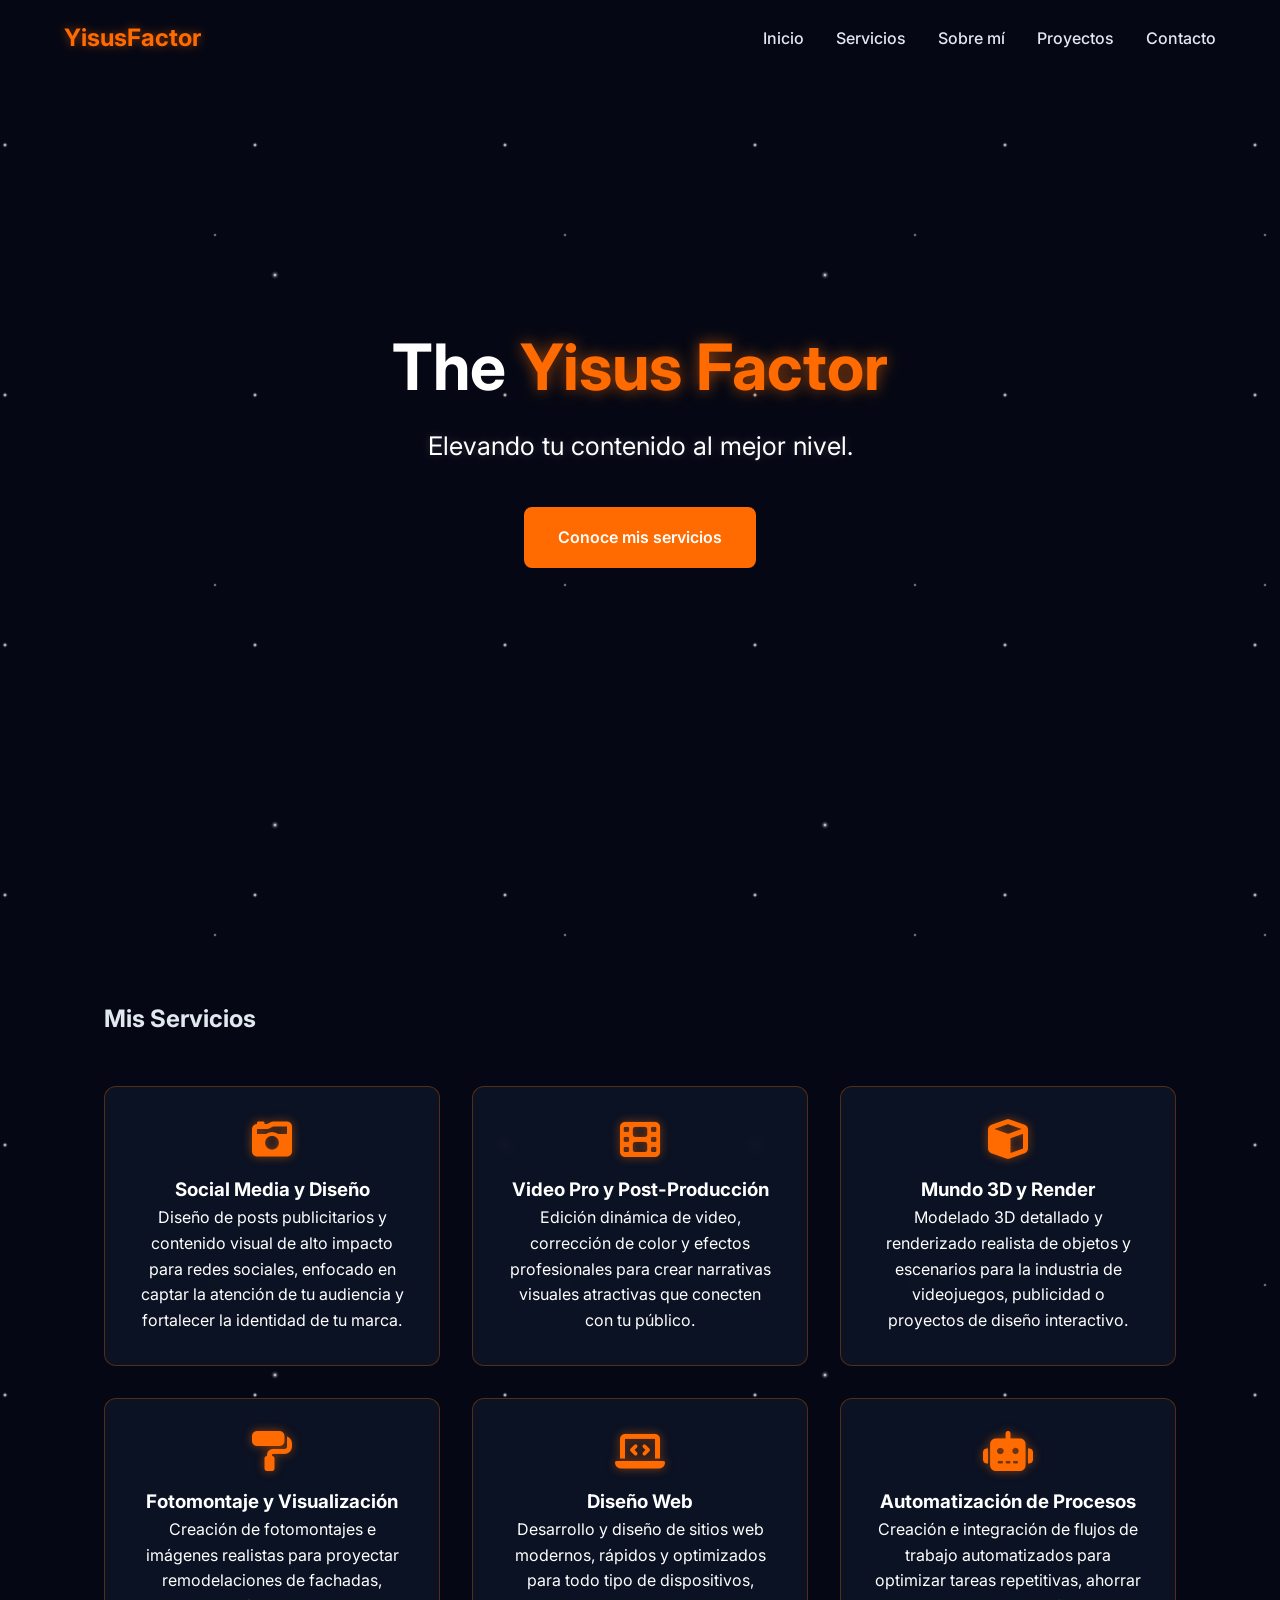
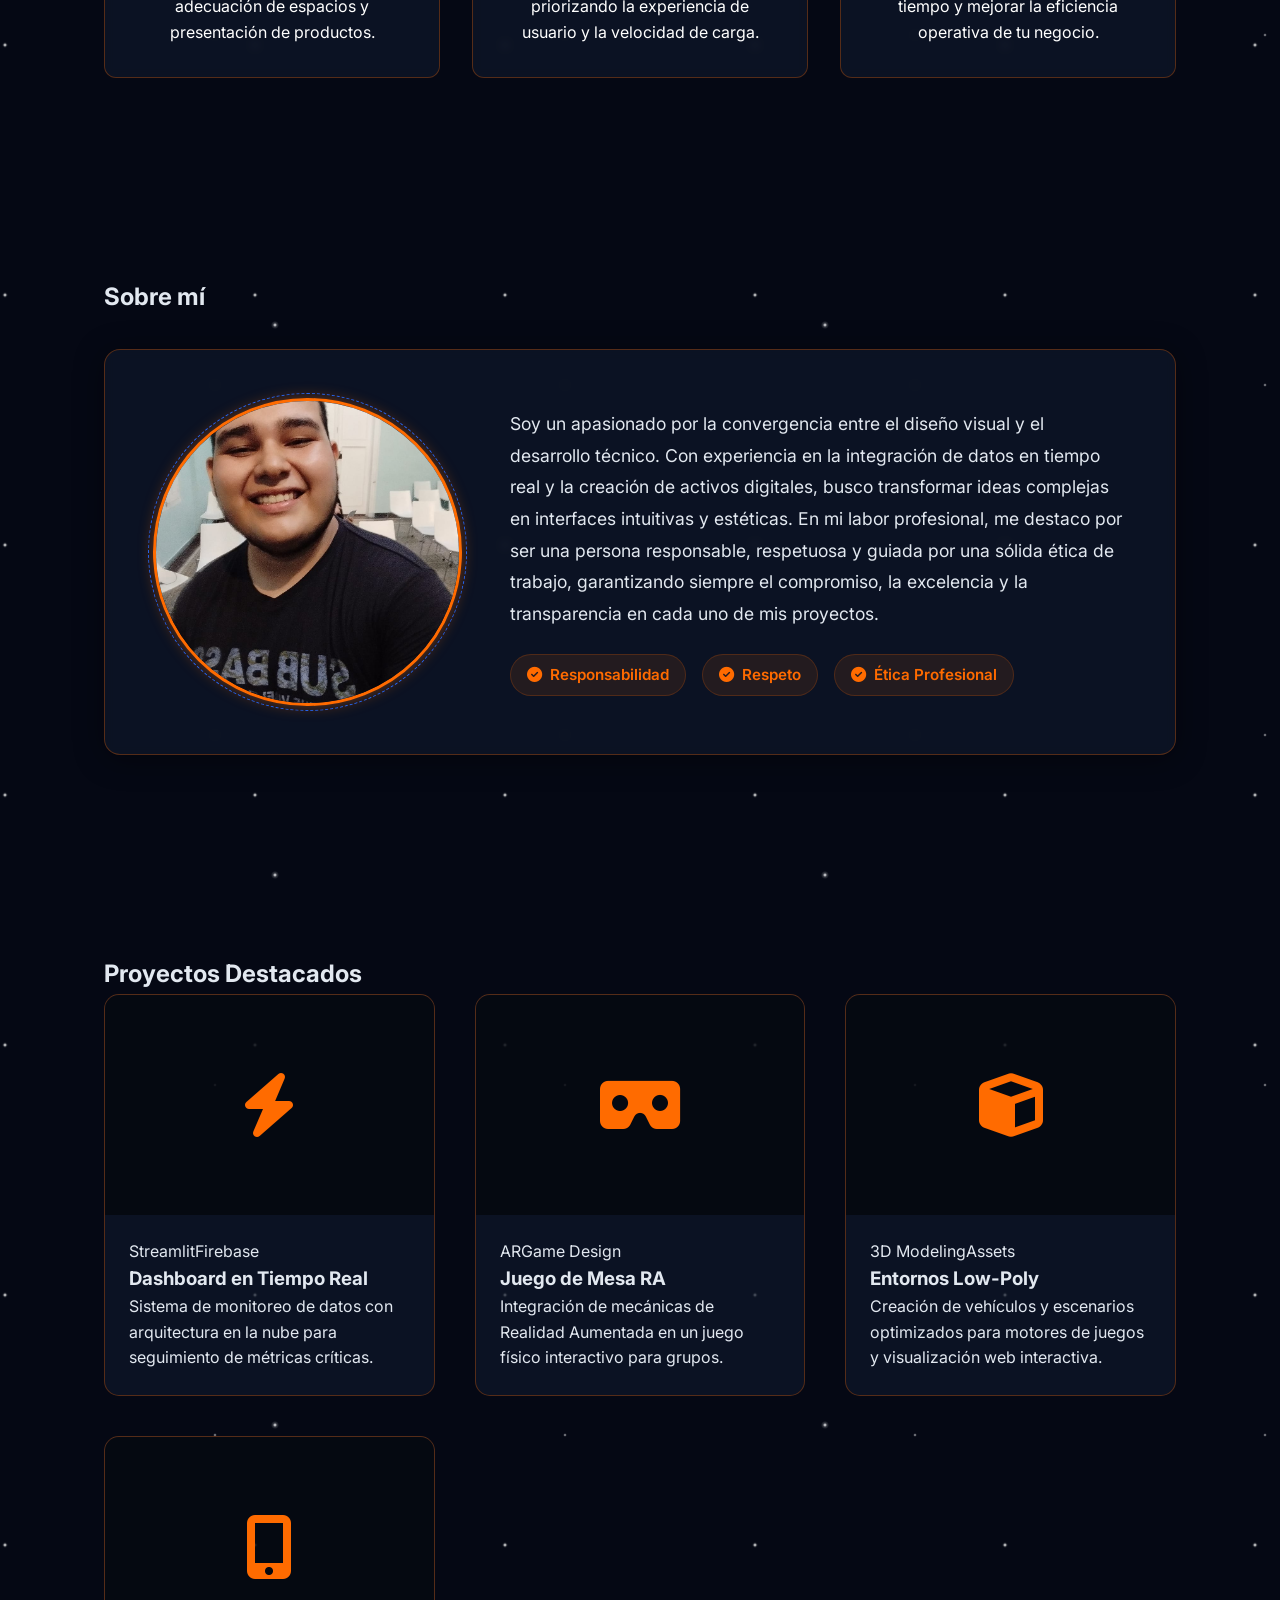
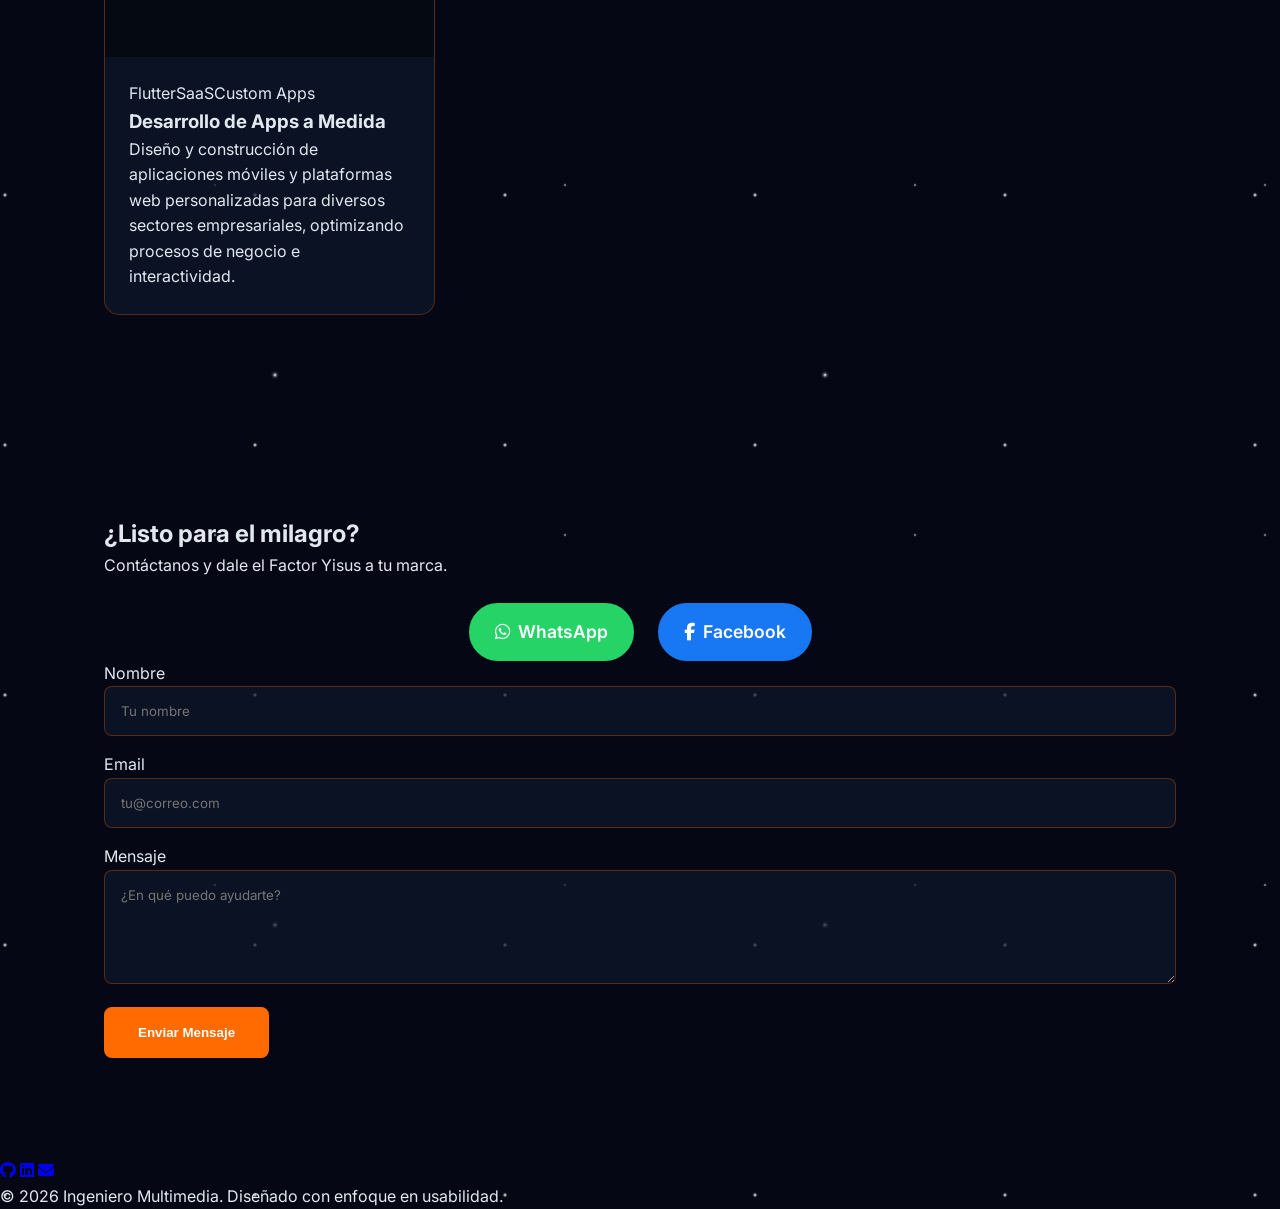
==== index.html @ 6190fec6 "Move index.html to root directory and update relative paths for CSS, images, and JS" ====
<!DOCTYPE html>
<html lang="es">

<head>
    <meta charset="UTF-8">
    <meta name="viewport" content="width=device-width, initial-scale=1.0">
    <meta name="description" content="Portafolio Profesional - Ingeniero Multimedia y Desarrollador Front-End">
    <title>Portafolio Profesional | Multimedia Engineer</title>

    <!-- Fuentes y Recursos Externos -->
    <link rel="preconnect" href="https://fonts.googleapis.com">
    <link rel="preconnect" href="https://fonts.gstatic.com" crossorigin>
    <link href="https://fonts.googleapis.com/css2?family=Inter:wght@300;400;600;700&display=swap" rel="stylesheet">
    <link rel="stylesheet" href="https://cdnjs.cloudflare.com/ajax/libs/font-awesome/6.4.0/css/all.min.css">

    <!-- Vinculación del CSS Externo -->
    <link rel="stylesheet" href="css/styles.css">
</head>

<body>

    <!-- Navegación -->
    <header>
        <a href="#" class="logo">Yisus<span>Factor</span></a>
        <nav>
            <ul class="nav-links">
                <li><a href="#inicio">Inicio</a></li>
                <li><a href="#habilidades">Servicios</a></li>
                <li><a href="#sobre-mi">Sobre mí</a></li>
                <li><a href="#portafolio">Proyectos</a></li>
                <li><a href="#contacto">Contacto</a></li>
            </ul>
        </nav>
    </header>

    <!-- Sección Hero -->
    <section id="inicio" class="hero">
        <div class="hero-content">
            <h1>The <span>Yisus Factor</span></h1>
            <p>Elevando tu contenido al mejor nivel.</p>
            <a href="#habilidades" class="btn">Conoce mis servicios</a>
        </div>
    </section>

    <!-- Servicios -->
    <section id="habilidades" class="reveal">
        <div class="section-title">
            <h2>Mis Servicios</h2>
        </div>
        <div class="skills-grid">
            <div class="skill-card">
                <i class="fas fa-camera-retro"></i>
                <h3>Social Media y Diseño</h3>
                <p>Diseño de posts publicitarios y contenido visual de alto impacto para redes sociales, enfocado en
                    captar la atención de tu audiencia y fortalecer la identidad de tu marca.</p>
            </div>
            <div class="skill-card">
                <i class="fas fa-film"></i>
                <h3>Video Pro y Post-Producción</h3>
                <p>Edición dinámica de video, corrección de color y efectos profesionales para crear narrativas visuales
                    atractivas que conecten con tu público.</p>
            </div>
            <div class="skill-card">
                <i class="fas fa-cube"></i>
                <h3>Mundo 3D y Render</h3>
                <p>Modelado 3D detallado y renderizado realista de objetos y escenarios para la industria de
                    videojuegos, publicidad o proyectos de diseño interactivo.</p>
            </div>
            <div class="skill-card">
                <i class="fas fa-paint-roller"></i>
                <h3>Fotomontaje y Visualización</h3>
                <p>Creación de fotomontajes e imágenes realistas para proyectar remodelaciones de fachadas, adecuación
                    de espacios y presentación de productos.</p>
            </div>
            <div class="skill-card">
                <i class="fas fa-laptop-code"></i>
                <h3>Diseño Web</h3>
                <p>Desarrollo y diseño de sitios web modernos, rápidos y optimizados para todo tipo de dispositivos,
                    priorizando la experiencia de usuario y la velocidad de carga.</p>
            </div>
            <div class="skill-card">
                <i class="fas fa-robot"></i>
                <h3>Automatización de Procesos</h3>
                <p>Creación e integración de flujos de trabajo automatizados para optimizar tareas repetitivas, ahorrar
                    tiempo y mejorar la eficiencia operativa de tu negocio.</p>
            </div>
        </div>
    </section>

    <!-- Sobre Mí -->
    <section id="sobre-mi" class="reveal">
        <div class="section-title">
            <h2>Sobre mí</h2>
        </div>
        <div class="sobre-mi-container">
            <div class="sobre-mi-img">
                <img src="imagenes/perfil.jpg" alt="Foto de perfil de Yisus"
                    onerror="this.src='https://placehold.co/400x400/0f172a/ff6b00?text=Yisus';">
            </div>
            <div class="sobre-mi-info">
                <p>Soy un apasionado por la convergencia entre el diseño visual y el desarrollo técnico. Con experiencia
                    en
                    la integración de datos en tiempo real y la creación de activos digitales, busco transformar ideas
                    complejas en interfaces intuitivas y estéticas. En mi labor profesional, me destaco por ser una
                    persona
                    responsable, respetuosa y guiada por una sólida ética de trabajo, garantizando siempre el
                    compromiso, la
                    excelencia y la transparencia en cada uno de mis proyectos.</p>
                <div class="sobre-mi-valores">
                    <span class="valor-tag"><i class="fas fa-check-circle"></i> Responsabilidad</span>
                    <span class="valor-tag"><i class="fas fa-check-circle"></i> Respeto</span>
                    <span class="valor-tag"><i class="fas fa-check-circle"></i> Ética Profesional</span>
                </div>
            </div>
        </div>
    </section>

    <!-- Proyectos -->
    <section id="portafolio" class="reveal">
        <div class="section-title">
            <h2>Proyectos Destacados</h2>
        </div>
        <div class="portfolio-grid">
            <article class="project-card">
                <div class="project-img"><i class="fas fa-bolt"></i></div>
                <div class="project-content">
                    <span class="tag">Streamlit</span><span class="tag">Firebase</span>
                    <h3>Dashboard en Tiempo Real</h3>
                    <p>Sistema de monitoreo de datos con arquitectura en la nube para seguimiento de métricas críticas.
                    </p>
                </div>
            </article>

            <article class="project-card">
                <div class="project-img"><i class="fas fa-vr-cardboard"></i></div>
                <div class="project-content">
                    <span class="tag">AR</span><span class="tag">Game Design</span>
                    <h3>Juego de Mesa RA</h3>
                    <p>Integración de mecánicas de Realidad Aumentada en un juego físico interactivo para grupos.</p>
                </div>
            </article>

            <article class="project-card">
                <div class="project-img"><i class="fas fa-cube"></i></div>
                <div class="project-content">
                    <span class="tag">3D Modeling</span><span class="tag">Assets</span>
                    <h3>Entornos Low-Poly</h3>
                    <p>Creación de vehículos y escenarios optimizados para motores de juegos y visualización web
                        interactiva.</p>
                </div>
            </article>

            <article class="project-card">
                <div class="project-img"><i class="fas fa-mobile-screen-button"></i></div>
                <div class="project-content">
                    <span class="tag">Flutter</span><span class="tag">SaaS</span><span class="tag">Custom Apps</span>
                    <h3>Desarrollo de Apps a Medida</h3>
                    <p>Diseño y construcción de aplicaciones móviles y plataformas web personalizadas para diversos
                        sectores empresariales, optimizando procesos de negocio e interactividad.</p>
                </div>
            </article>
        </div>
    </section>

    <!-- Contacto -->
    <section id="contacto" class="reveal">
        <div class="section-title">
            <h2>¿Listo para el milagro?</h2>
            <p>Contáctanos y dale el Factor Yisus a tu marca.</p>
            <div class="contact-buttons">
                <a href="https://wa.me/573028333402" class="whatsapp-btn" target="_blank" rel="noopener noreferrer">
                    <i class="fab fa-whatsapp"></i> WhatsApp
                </a>
                <a href="https://www.facebook.com/profile.php?id=61589873860129" class="facebook-btn" target="_blank"
                    rel="noopener noreferrer">
                    <i class="fab fa-facebook-f"></i> Facebook
                </a>
            </div>
        </div>
        <div class="contact-container">
            <form id="contact-form">
                <div class="form-group">
                    <label for="name">Nombre</label>
                    <input type="text" id="name" name="name" placeholder="Tu nombre" required>
                </div>
                <div class="form-group">
                    <label for="email">Email</label>
                    <input type="email" id="email" name="email" placeholder="tu@correo.com" required>
                </div>
                <div class="form-group">
                    <label for="message">Mensaje</label>
                    <textarea id="message" name="message" rows="5" placeholder="¿En qué puedo ayudarte?"
                        required></textarea>
                </div>
                <button type="submit" class="btn">Enviar Mensaje</button>
            </form>
        </div>
    </section>

    <!-- Footer -->
    <footer>
        <div class="social-links">
            <a href="#" aria-label="GitHub"><i class="fab fa-github"></i></a>
            <a href="#" aria-label="LinkedIn"><i class="fab fa-linkedin"></i></a>
            <a href="#" aria-label="Email"><i class="fas fa-envelope"></i></a>
        </div>
        <p>&copy; 2026 Ingeniero Multimedia. Diseñado con enfoque en usabilidad.</p>
    </footer>

    <!-- Vinculación del JavaScript Externo -->
    <script src="java/script.js"></script>
</body>

</html>
---- css/styles.css ----
/* --- Variables y Reset --- */
:root {
    --primary: #ff6b00;
    /* Naranja Principal / Resplandor */
    --accent: #2563eb;
    /* Azul de Acento */
    --bg-dark: #050814;
    /* Fondo Espacial */
    --text-light: #e2e8f0;
    /* Texto Claro */
    --card-bg: rgba(15, 23, 42, 0.7);
    /* Fondo de tarjetas */
    --card-border: rgba(255, 107, 0, 0.3);
    --shadow-glow: 0 0 15px rgba(255, 107, 0, 0.4);
    --transition: all 0.3s cubic-bezier(0.4, 0, 0.2, 1);
}

* {
    margin: 0;
    padding: 0;
    box-sizing: border-box;
}

body {
    font-family: 'Inter', sans-serif;
    background-color: var(--bg-dark);
    background-image:
        radial-gradient(white, rgba(255, 255, 255, .2) 2px, transparent 4px),
        radial-gradient(white, rgba(255, 255, 255, .15) 1px, transparent 2px),
        radial-gradient(white, rgba(255, 255, 255, .1) 2px, transparent 3px);
    background-size: 550px 550px, 350px 350px, 250px 250px;
    background-position: 0 0, 40px 60px, 130px 270px;
    color: var(--text-light);
    line-height: 1.6;
    overflow-x: hidden;
}

/* --- Navegación --- */
header {
    position: fixed;
    width: 100%;
    top: 0;
    padding: 1.2rem 5%;
    display: flex;
    justify-content: space-between;
    align-items: center;
    z-index: 1000;
    transition: var(--transition);
}

header.scrolled {
    background: rgba(5, 8, 20, 0.9);
    backdrop-filter: blur(10px);
    padding: 0.8rem 5%;
    border-bottom: 1px solid rgba(255, 255, 255, 0.1);
}

.logo {
    font-size: 1.5rem;
    font-weight: 700;
    color: var(--primary);
    text-decoration: none;
    text-shadow: 0 0 10px rgba(255, 107, 0, 0.5);
}

.nav-links {
    display: flex;
    list-style: none;
    gap: 2rem;
}

.nav-links a {
    text-decoration: none;
    color: var(--text-light);
    font-weight: 500;
    transition: var(--transition);
}

.nav-links a:hover {
    color: var(--primary);
    text-shadow: 0 0 8px rgba(255, 107, 0, 0.6);
}

/* --- Secciones --- */
section {
    padding: 100px 5%;
    max-width: 1200px;
    margin: 0 auto;
}

.hero {
    height: 100vh;
    display: flex;
    align-items: center;
    justify-content: center;
    text-align: center;
    max-width: 100%;
}

.hero h1 {
    font-size: clamp(2.5rem, 8vw, 4rem);
    margin-bottom: 1.5rem;
    line-height: 1.1;
    color: #ffffff;
}

.hero span {
    color: var(--primary);
    text-shadow: 0 0 15px rgba(255, 107, 0, 0.6);
}

.hero p {
    font-size: clamp(1.2rem, 4vw, 1.6rem);
    margin-bottom: 2.5rem;
    color: #ffffff;
    text-shadow: 0 0 10px rgba(255, 255, 255, 0.2);
    max-width: 700px;
    margin-left: auto;
    margin-right: auto;
}

/* --- Habilidades (Grid) --- */
.skills-grid {
    display: grid;
    grid-template-columns: repeat(auto-fit, minmax(250px, 1fr));
    gap: 2rem;
    margin-top: 3rem;
}

.skill-card {
    background: var(--card-bg);
    backdrop-filter: blur(5px);
    padding: 2rem;
    border-radius: 12px;
    border: 1px solid var(--card-border);
    transition: var(--transition);
    text-align: center;
    color: #ffffff;
}

.skill-card:hover {
    transform: translateY(-10px);
    border-color: var(--primary);
    box-shadow: var(--shadow-glow);
}

.skill-card i {
    font-size: 2.5rem;
    color: var(--primary);
    margin-bottom: 1rem;
    text-shadow: 0 0 10px rgba(255, 107, 0, 0.5);
}

/* --- Portafolio --- */
.portfolio-grid {
    display: grid;
    grid-template-columns: repeat(auto-fit, minmax(320px, 1fr));
    gap: 2.5rem;
}

.project-card {
    background: var(--card-bg);
    border-radius: 15px;
    overflow: hidden;
    border: 1px solid var(--card-border);
    transition: var(--transition);
}

.project-card:hover {
    box-shadow: var(--shadow-glow);
}

.project-img {
    width: 100%;
    height: 220px;
    background-color: rgba(0, 0, 0, 0.5);
    display: flex;
    align-items: center;
    justify-content: center;
    font-size: 4rem;
    color: var(--primary);
}

.project-content {
    padding: 1.5rem;
    color: var(--text-light);
}

/* --- Formulario y Botones --- */
input,
textarea {
    width: 100%;
    padding: 1rem;
    background: rgba(15, 23, 42, 0.7);
    border: 1px solid var(--card-border);
    border-radius: 8px;
    color: var(--text-light);
    margin-bottom: 1rem;
    font-family: inherit;
    transition: var(--transition);
}

input:focus,
textarea:focus {
    outline: none;
    border-color: var(--primary);
    box-shadow: 0 0 10px rgba(255, 107, 0, 0.3);
}

.btn {
    display: inline-block;
    padding: 1rem 2rem;
    background: var(--primary);
    color: #ffffff;
    text-decoration: none;
    border-radius: 8px;
    font-weight: 600;
    transition: var(--transition);
    border: 2px solid var(--primary);
    cursor: pointer;
}

.btn:hover {
    background: transparent;
    color: var(--primary);
    box-shadow: var(--shadow-glow);
}
.contact-buttons {
    display: flex;
    justify-content: center;
    align-items: center;
    gap: 1.5rem;
    flex-wrap: wrap;
    margin-top: 1.5rem;
}

.whatsapp-btn {
    display: inline-flex;
    align-items: center;
    gap: 0.5rem;
    padding: 0.8rem 1.5rem;
    background: #25D366;
    color: #ffffff;
    text-decoration: none;
    border-radius: 50px;
    font-weight: 600;
    font-size: 1.1rem;
    border: 2px solid #25D366;
    transition: var(--transition);
}

.whatsapp-btn:hover {
    background: transparent;
    color: #25D366;
    box-shadow: 0 0 15px rgba(37, 211, 102, 0.4);
}

.facebook-btn {
    display: inline-flex;
    align-items: center;
    gap: 0.5rem;
    padding: 0.8rem 1.5rem;
    background: #1877F2;
    color: #ffffff;
    text-decoration: none;
    border-radius: 50px;
    font-weight: 600;
    font-size: 1.1rem;
    border: 2px solid #1877F2;
    transition: var(--transition);
}

.facebook-btn:hover {
    background: transparent;
    color: #1877F2;
    box-shadow: 0 0 15px rgba(24, 119, 242, 0.4);
}

/* --- Animaciones de Entrada --- */
.reveal {
    opacity: 0;
    transform: translateY(30px);
    transition: all 0.8s ease-out;
}

.reveal.active {
    opacity: 1;
    transform: translateY(0);
}

/* --- Responsive --- */
@media (max-width: 768px) {
    .nav-links {
        display: none;
    }

    /* Aquí se activaría un menú hamburguesa */
    section {
        padding: 60px 5%;
    }
}

/* --- Efecto de Partículas en el Cursor --- */
.cursor-particle {
    position: fixed;
    pointer-events: none;
    /* No interfiere con clics */
    border-radius: 50%;
    z-index: 9999;
    animation: particleFade 0.8s cubic-bezier(0.25, 0.46, 0.45, 0.94) forwards;
}

@keyframes particleFade {
    0% {
        opacity: 1;
        transform: translate(0, 0) scale(1);
    }

    100% {
        opacity: 0;
        transform: translate(var(--x), var(--y)) scale(0.2);
    }
}

/* --- Sobre Mí (Nueva Distribución) --- */
.sobre-mi-container {
    display: flex;
    align-items: center;
    gap: 3rem;
    margin-top: 2rem;
    background: var(--card-bg);
    backdrop-filter: blur(5px);
    border: 1px solid var(--card-border);
    border-radius: 16px;
    padding: 3rem;
    box-shadow: 0 4px 30px rgba(0, 0, 0, 0.4);
}

.sobre-mi-img {
    flex: 1;
    max-width: 320px;
    position: relative;
}

.sobre-mi-img img {
    display: block;
    width: 100%;
    aspect-ratio: 1 / 1;
    object-fit: cover;
    border-radius: 50%;
    border: 3px solid var(--primary);
    box-shadow: var(--shadow-glow);
    transition: var(--transition);
}

.sobre-mi-img::after {
    content: '';
    position: absolute;
    top: -5px;
    left: -5px;
    right: -5px;
    bottom: -5px;
    border-radius: 50%;
    border: 1px dashed var(--accent);
    animation: rotate 20s linear infinite;
    pointer-events: none;
}

@keyframes rotate {
    from { transform: rotate(0deg); }
    to { transform: rotate(360deg); }
}

.sobre-mi-img img:hover {
    transform: scale(1.03);
    box-shadow: 0 0 25px rgba(255, 107, 0, 0.6);
}

.sobre-mi-info {
    flex: 2;
    display: flex;
    flex-direction: column;
    gap: 1.5rem;
}

.sobre-mi-info p {
    font-size: 1.1rem;
    line-height: 1.8;
    color: var(--text-light);
}

.sobre-mi-valores {
    display: flex;
    flex-wrap: wrap;
    gap: 1rem;
}

.valor-tag {
    display: inline-flex;
    align-items: center;
    gap: 0.5rem;
    background: rgba(255, 107, 0, 0.1);
    border: 1px solid rgba(255, 107, 0, 0.2);
    padding: 0.5rem 1rem;
    border-radius: 50px;
    font-size: 0.95rem;
    font-weight: 600;
    color: var(--primary);
    transition: var(--transition);
}

.valor-tag i {
    color: var(--primary);
}

.valor-tag:hover {
    background: rgba(255, 107, 0, 0.2);
    border-color: var(--primary);
    box-shadow: 0 0 10px rgba(255, 107, 0, 0.3);
}

/* Responsivo para Sobre Mí */
@media (max-width: 900px) {
    .sobre-mi-container {
        flex-direction: column;
        text-align: center;
        padding: 2rem;
        gap: 2rem;
    }
    
    .sobre-mi-img {
        max-width: 240px;
        margin: 0 auto;
    }
    
    .sobre-mi-valores {
        justify-content: center;
    }
}
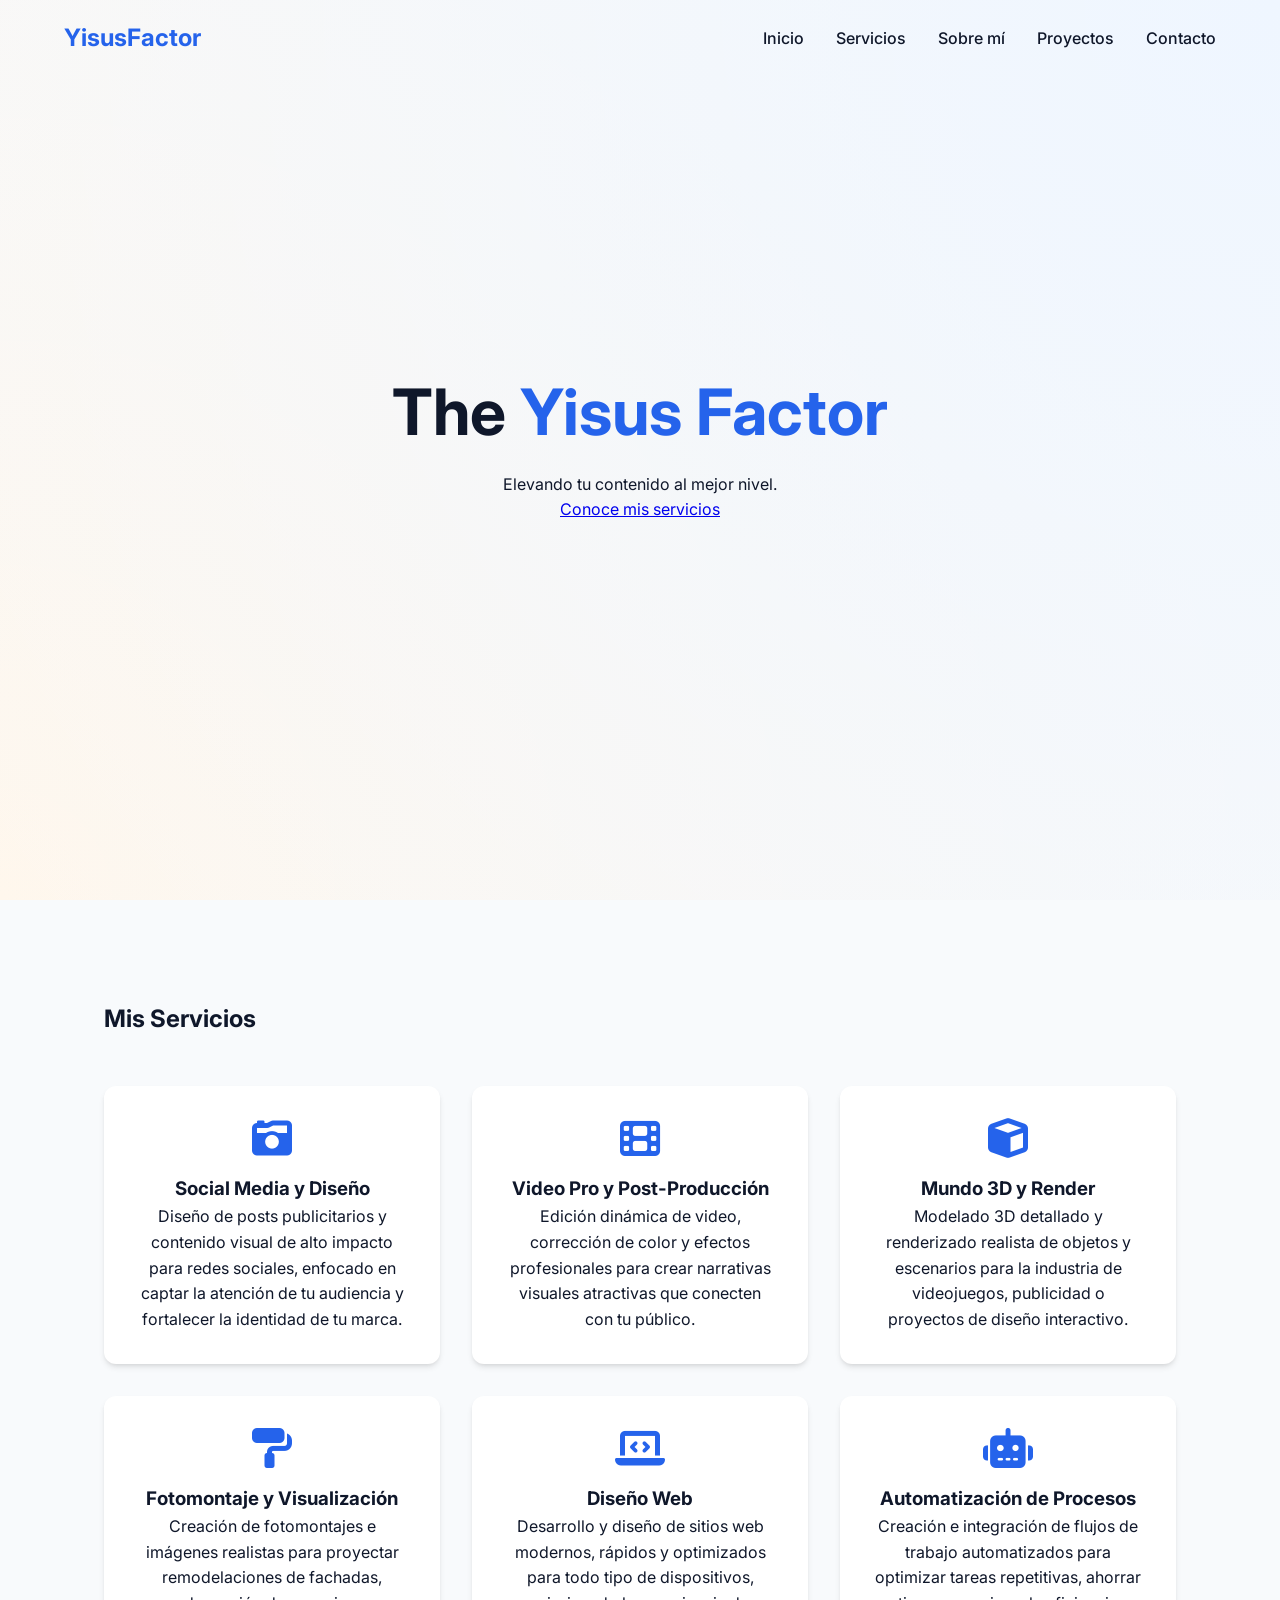
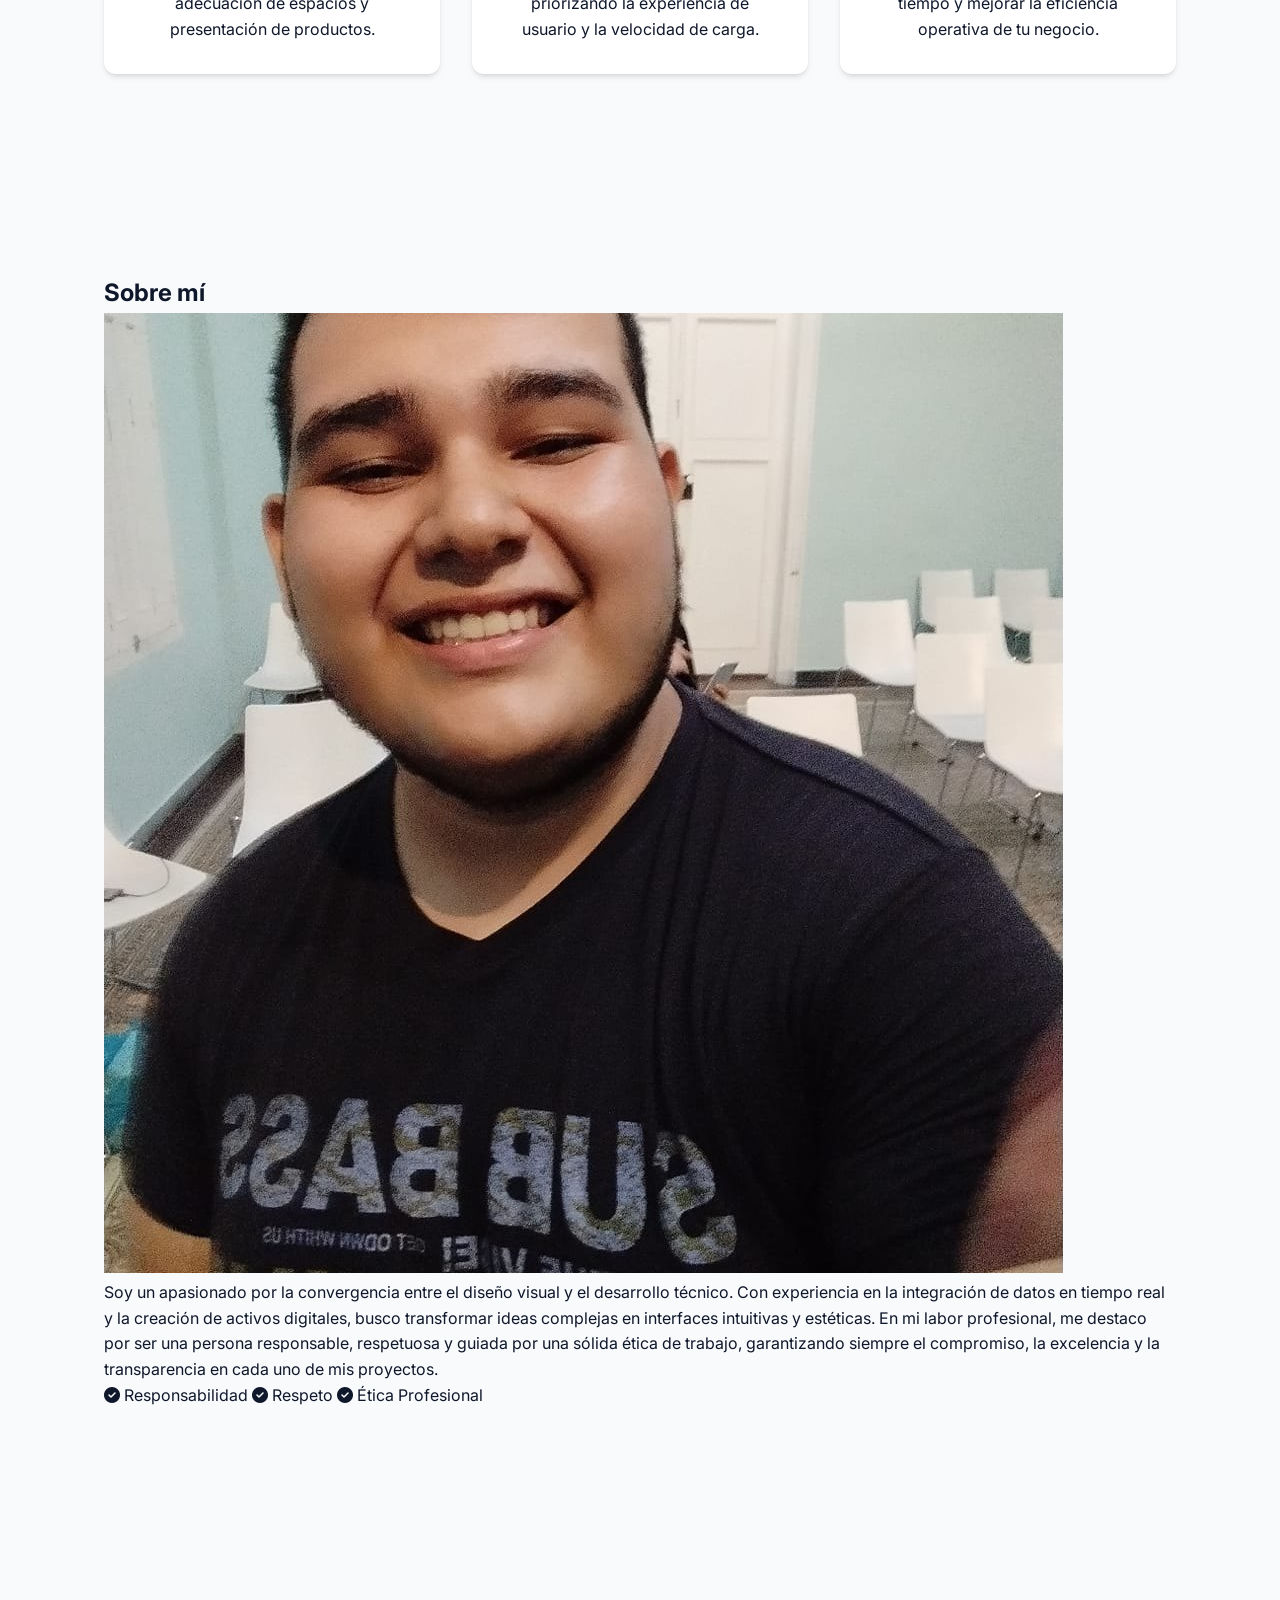
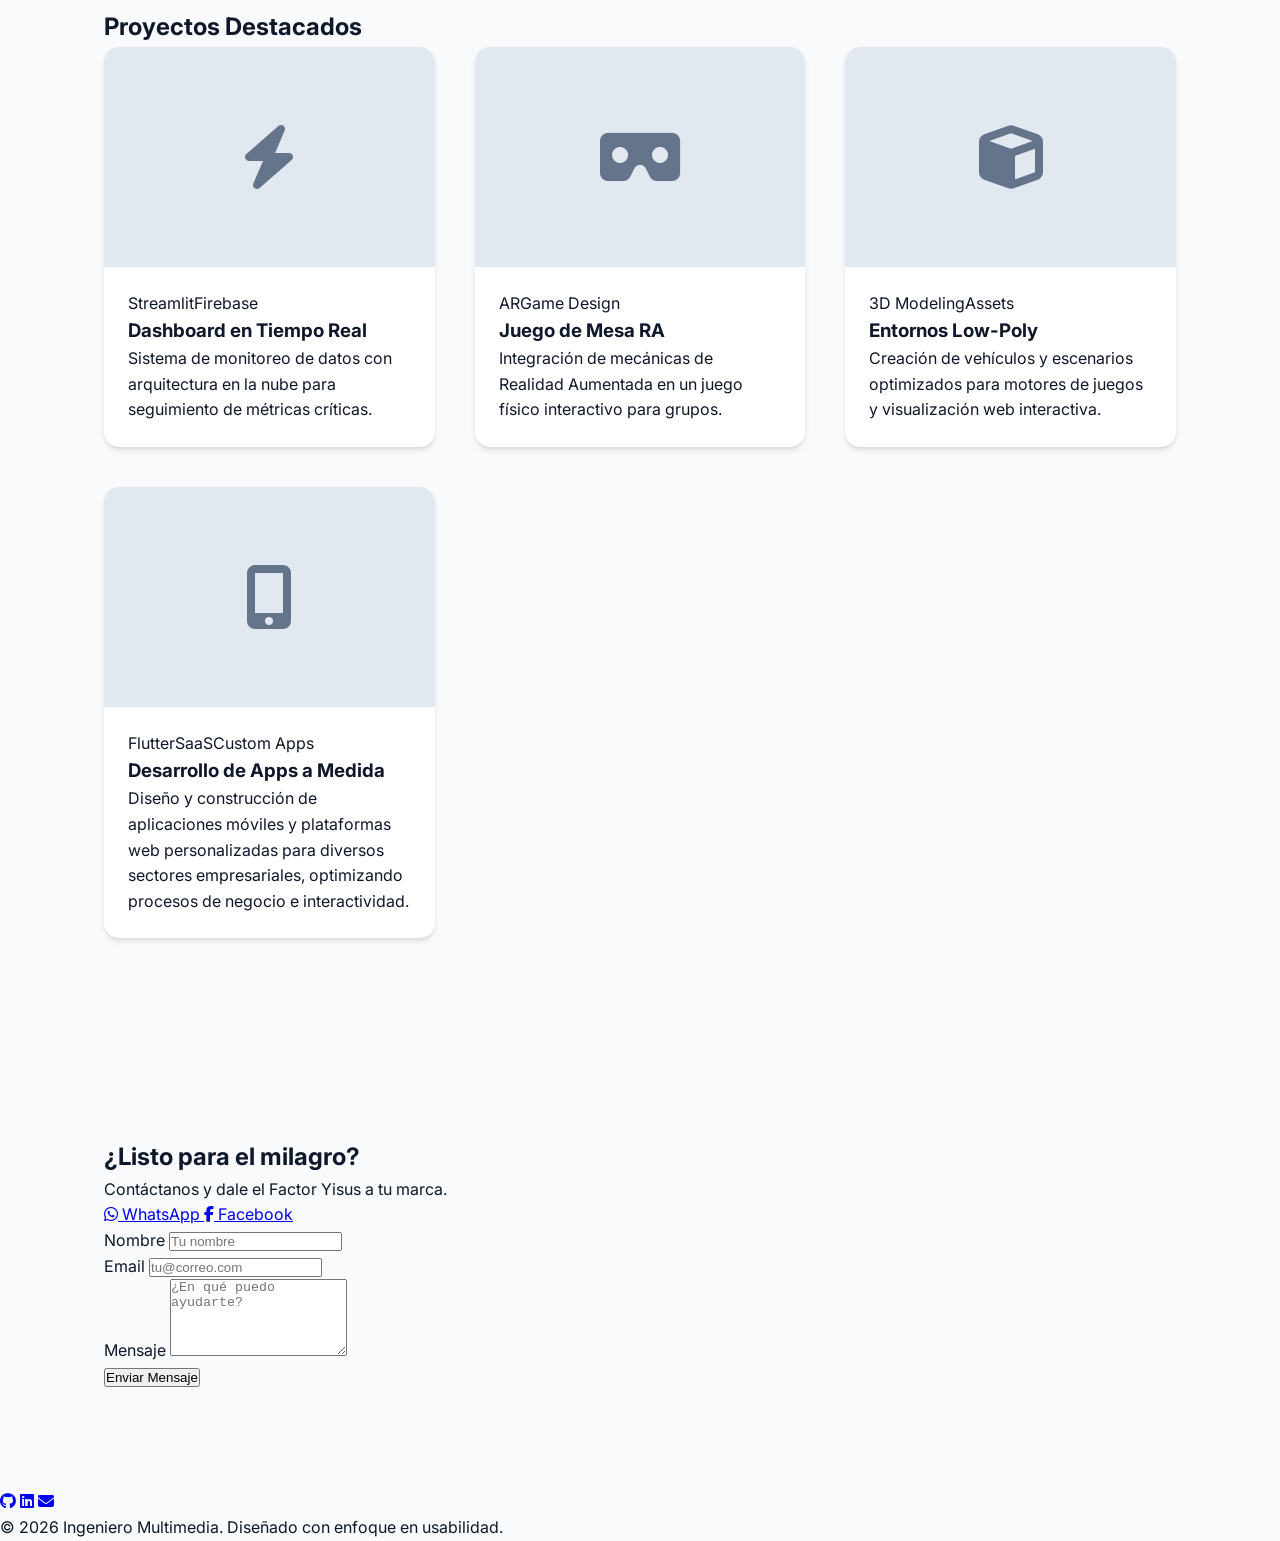
==== commit 53c0aa7b: "Saca todas las carpetas y archivos de la carpeta mi web a la raiz del repositorio" ====
--- a/index.html
+++ b/index.html
@@ -1,214 +1,214 @@
-<!DOCTYPE html>
-<html lang="es">
-
-<head>
-    <meta charset="UTF-8">
-    <meta name="viewport" content="width=device-width, initial-scale=1.0">
-    <meta name="description" content="Portafolio Profesional - Ingeniero Multimedia y Desarrollador Front-End">
-    <title>Portafolio Profesional | Multimedia Engineer</title>
-
-    <!-- Fuentes y Recursos Externos -->
-    <link rel="preconnect" href="https://fonts.googleapis.com">
-    <link rel="preconnect" href="https://fonts.gstatic.com" crossorigin>
-    <link href="https://fonts.googleapis.com/css2?family=Inter:wght@300;400;600;700&display=swap" rel="stylesheet">
-    <link rel="stylesheet" href="https://cdnjs.cloudflare.com/ajax/libs/font-awesome/6.4.0/css/all.min.css">
-
-    <!-- Vinculación del CSS Externo -->
-    <link rel="stylesheet" href="css/styles.css">
-</head>
-
-<body>
-
-    <!-- Navegación -->
-    <header>
-        <a href="#" class="logo">Yisus<span>Factor</span></a>
-        <nav>
-            <ul class="nav-links">
-                <li><a href="#inicio">Inicio</a></li>
-                <li><a href="#habilidades">Servicios</a></li>
-                <li><a href="#sobre-mi">Sobre mí</a></li>
-                <li><a href="#portafolio">Proyectos</a></li>
-                <li><a href="#contacto">Contacto</a></li>
-            </ul>
-        </nav>
-    </header>
-
-    <!-- Sección Hero -->
-    <section id="inicio" class="hero">
-        <div class="hero-content">
-            <h1>The <span>Yisus Factor</span></h1>
-            <p>Elevando tu contenido al mejor nivel.</p>
-            <a href="#habilidades" class="btn">Conoce mis servicios</a>
-        </div>
-    </section>
-
-    <!-- Servicios -->
-    <section id="habilidades" class="reveal">
-        <div class="section-title">
-            <h2>Mis Servicios</h2>
-        </div>
-        <div class="skills-grid">
-            <div class="skill-card">
-                <i class="fas fa-camera-retro"></i>
-                <h3>Social Media y Diseño</h3>
-                <p>Diseño de posts publicitarios y contenido visual de alto impacto para redes sociales, enfocado en
-                    captar la atención de tu audiencia y fortalecer la identidad de tu marca.</p>
-            </div>
-            <div class="skill-card">
-                <i class="fas fa-film"></i>
-                <h3>Video Pro y Post-Producción</h3>
-                <p>Edición dinámica de video, corrección de color y efectos profesionales para crear narrativas visuales
-                    atractivas que conecten con tu público.</p>
-            </div>
-            <div class="skill-card">
-                <i class="fas fa-cube"></i>
-                <h3>Mundo 3D y Render</h3>
-                <p>Modelado 3D detallado y renderizado realista de objetos y escenarios para la industria de
-                    videojuegos, publicidad o proyectos de diseño interactivo.</p>
-            </div>
-            <div class="skill-card">
-                <i class="fas fa-paint-roller"></i>
-                <h3>Fotomontaje y Visualización</h3>
-                <p>Creación de fotomontajes e imágenes realistas para proyectar remodelaciones de fachadas, adecuación
-                    de espacios y presentación de productos.</p>
-            </div>
-            <div class="skill-card">
-                <i class="fas fa-laptop-code"></i>
-                <h3>Diseño Web</h3>
-                <p>Desarrollo y diseño de sitios web modernos, rápidos y optimizados para todo tipo de dispositivos,
-                    priorizando la experiencia de usuario y la velocidad de carga.</p>
-            </div>
-            <div class="skill-card">
-                <i class="fas fa-robot"></i>
-                <h3>Automatización de Procesos</h3>
-                <p>Creación e integración de flujos de trabajo automatizados para optimizar tareas repetitivas, ahorrar
-                    tiempo y mejorar la eficiencia operativa de tu negocio.</p>
-            </div>
-        </div>
-    </section>
-
-    <!-- Sobre Mí -->
-    <section id="sobre-mi" class="reveal">
-        <div class="section-title">
-            <h2>Sobre mí</h2>
-        </div>
-        <div class="sobre-mi-container">
-            <div class="sobre-mi-img">
-                <img src="imagenes/perfil.jpg" alt="Foto de perfil de Yisus"
-                    onerror="this.src='https://placehold.co/400x400/0f172a/ff6b00?text=Yisus';">
-            </div>
-            <div class="sobre-mi-info">
-                <p>Soy un apasionado por la convergencia entre el diseño visual y el desarrollo técnico. Con experiencia
-                    en
-                    la integración de datos en tiempo real y la creación de activos digitales, busco transformar ideas
-                    complejas en interfaces intuitivas y estéticas. En mi labor profesional, me destaco por ser una
-                    persona
-                    responsable, respetuosa y guiada por una sólida ética de trabajo, garantizando siempre el
-                    compromiso, la
-                    excelencia y la transparencia en cada uno de mis proyectos.</p>
-                <div class="sobre-mi-valores">
-                    <span class="valor-tag"><i class="fas fa-check-circle"></i> Responsabilidad</span>
-                    <span class="valor-tag"><i class="fas fa-check-circle"></i> Respeto</span>
-                    <span class="valor-tag"><i class="fas fa-check-circle"></i> Ética Profesional</span>
-                </div>
-            </div>
-        </div>
-    </section>
-
-    <!-- Proyectos -->
-    <section id="portafolio" class="reveal">
-        <div class="section-title">
-            <h2>Proyectos Destacados</h2>
-        </div>
-        <div class="portfolio-grid">
-            <article class="project-card">
-                <div class="project-img"><i class="fas fa-bolt"></i></div>
-                <div class="project-content">
-                    <span class="tag">Streamlit</span><span class="tag">Firebase</span>
-                    <h3>Dashboard en Tiempo Real</h3>
-                    <p>Sistema de monitoreo de datos con arquitectura en la nube para seguimiento de métricas críticas.
-                    </p>
-                </div>
-            </article>
-
-            <article class="project-card">
-                <div class="project-img"><i class="fas fa-vr-cardboard"></i></div>
-                <div class="project-content">
-                    <span class="tag">AR</span><span class="tag">Game Design</span>
-                    <h3>Juego de Mesa RA</h3>
-                    <p>Integración de mecánicas de Realidad Aumentada en un juego físico interactivo para grupos.</p>
-                </div>
-            </article>
-
-            <article class="project-card">
-                <div class="project-img"><i class="fas fa-cube"></i></div>
-                <div class="project-content">
-                    <span class="tag">3D Modeling</span><span class="tag">Assets</span>
-                    <h3>Entornos Low-Poly</h3>
-                    <p>Creación de vehículos y escenarios optimizados para motores de juegos y visualización web
-                        interactiva.</p>
-                </div>
-            </article>
-
-            <article class="project-card">
-                <div class="project-img"><i class="fas fa-mobile-screen-button"></i></div>
-                <div class="project-content">
-                    <span class="tag">Flutter</span><span class="tag">SaaS</span><span class="tag">Custom Apps</span>
-                    <h3>Desarrollo de Apps a Medida</h3>
-                    <p>Diseño y construcción de aplicaciones móviles y plataformas web personalizadas para diversos
-                        sectores empresariales, optimizando procesos de negocio e interactividad.</p>
-                </div>
-            </article>
-        </div>
-    </section>
-
-    <!-- Contacto -->
-    <section id="contacto" class="reveal">
-        <div class="section-title">
-            <h2>¿Listo para el milagro?</h2>
-            <p>Contáctanos y dale el Factor Yisus a tu marca.</p>
-            <div class="contact-buttons">
-                <a href="https://wa.me/573028333402" class="whatsapp-btn" target="_blank" rel="noopener noreferrer">
-                    <i class="fab fa-whatsapp"></i> WhatsApp
-                </a>
-                <a href="https://www.facebook.com/profile.php?id=61589873860129" class="facebook-btn" target="_blank"
-                    rel="noopener noreferrer">
-                    <i class="fab fa-facebook-f"></i> Facebook
-                </a>
-            </div>
-        </div>
-        <div class="contact-container">
-            <form id="contact-form">
-                <div class="form-group">
-                    <label for="name">Nombre</label>
-                    <input type="text" id="name" name="name" placeholder="Tu nombre" required>
-                </div>
-                <div class="form-group">
-                    <label for="email">Email</label>
-                    <input type="email" id="email" name="email" placeholder="tu@correo.com" required>
-                </div>
-                <div class="form-group">
-                    <label for="message">Mensaje</label>
-                    <textarea id="message" name="message" rows="5" placeholder="¿En qué puedo ayudarte?"
-                        required></textarea>
-                </div>
-                <button type="submit" class="btn">Enviar Mensaje</button>
-            </form>
-        </div>
-    </section>
-
-    <!-- Footer -->
-    <footer>
-        <div class="social-links">
-            <a href="#" aria-label="GitHub"><i class="fab fa-github"></i></a>
-            <a href="#" aria-label="LinkedIn"><i class="fab fa-linkedin"></i></a>
-            <a href="#" aria-label="Email"><i class="fas fa-envelope"></i></a>
-        </div>
-        <p>&copy; 2026 Ingeniero Multimedia. Diseñado con enfoque en usabilidad.</p>
-    </footer>
-
-    <!-- Vinculación del JavaScript Externo -->
-    <script src="java/script.js"></script>
-</body>
-
-</html>+<!DOCTYPE html>
+<html lang="es">
+
+<head>
+    <meta charset="UTF-8">
+    <meta name="viewport" content="width=device-width, initial-scale=1.0">
+    <meta name="description" content="Portafolio Profesional - Ingeniero Multimedia y Desarrollador Front-End">
+    <title>Portafolio Profesional | Multimedia Engineer</title>
+
+    <!-- Fuentes y Recursos Externos -->
+    <link rel="preconnect" href="https://fonts.googleapis.com">
+    <link rel="preconnect" href="https://fonts.gstatic.com" crossorigin>
+    <link href="https://fonts.googleapis.com/css2?family=Inter:wght@300;400;600;700&display=swap" rel="stylesheet">
+    <link rel="stylesheet" href="https://cdnjs.cloudflare.com/ajax/libs/font-awesome/6.4.0/css/all.min.css">
+
+    <!-- Vinculación del CSS Externo -->
+    <link rel="stylesheet" href="css/styles.css">
+</head>
+
+<body>
+
+    <!-- Navegación -->
+    <header>
+        <a href="#" class="logo">Yisus<span>Factor</span></a>
+        <nav>
+            <ul class="nav-links">
+                <li><a href="#inicio">Inicio</a></li>
+                <li><a href="#habilidades">Servicios</a></li>
+                <li><a href="#sobre-mi">Sobre mí</a></li>
+                <li><a href="#portafolio">Proyectos</a></li>
+                <li><a href="#contacto">Contacto</a></li>
+            </ul>
+        </nav>
+    </header>
+
+    <!-- Sección Hero -->
+    <section id="inicio" class="hero">
+        <div class="hero-content">
+            <h1>The <span>Yisus Factor</span></h1>
+            <p>Elevando tu contenido al mejor nivel.</p>
+            <a href="#habilidades" class="btn">Conoce mis servicios</a>
+        </div>
+    </section>
+
+    <!-- Servicios -->
+    <section id="habilidades" class="reveal">
+        <div class="section-title">
+            <h2>Mis Servicios</h2>
+        </div>
+        <div class="skills-grid">
+            <div class="skill-card">
+                <i class="fas fa-camera-retro"></i>
+                <h3>Social Media y Diseño</h3>
+                <p>Diseño de posts publicitarios y contenido visual de alto impacto para redes sociales, enfocado en
+                    captar la atención de tu audiencia y fortalecer la identidad de tu marca.</p>
+            </div>
+            <div class="skill-card">
+                <i class="fas fa-film"></i>
+                <h3>Video Pro y Post-Producción</h3>
+                <p>Edición dinámica de video, corrección de color y efectos profesionales para crear narrativas visuales
+                    atractivas que conecten con tu público.</p>
+            </div>
+            <div class="skill-card">
+                <i class="fas fa-cube"></i>
+                <h3>Mundo 3D y Render</h3>
+                <p>Modelado 3D detallado y renderizado realista de objetos y escenarios para la industria de
+                    videojuegos, publicidad o proyectos de diseño interactivo.</p>
+            </div>
+            <div class="skill-card">
+                <i class="fas fa-paint-roller"></i>
+                <h3>Fotomontaje y Visualización</h3>
+                <p>Creación de fotomontajes e imágenes realistas para proyectar remodelaciones de fachadas, adecuación
+                    de espacios y presentación de productos.</p>
+            </div>
+            <div class="skill-card">
+                <i class="fas fa-laptop-code"></i>
+                <h3>Diseño Web</h3>
+                <p>Desarrollo y diseño de sitios web modernos, rápidos y optimizados para todo tipo de dispositivos,
+                    priorizando la experiencia de usuario y la velocidad de carga.</p>
+            </div>
+            <div class="skill-card">
+                <i class="fas fa-robot"></i>
+                <h3>Automatización de Procesos</h3>
+                <p>Creación e integración de flujos de trabajo automatizados para optimizar tareas repetitivas, ahorrar
+                    tiempo y mejorar la eficiencia operativa de tu negocio.</p>
+            </div>
+        </div>
+    </section>
+
+    <!-- Sobre Mí -->
+    <section id="sobre-mi" class="reveal">
+        <div class="section-title">
+            <h2>Sobre mí</h2>
+        </div>
+        <div class="sobre-mi-container">
+            <div class="sobre-mi-img">
+                <img src="imagenes/perfil.jpg" alt="Foto de perfil de Yisus"
+                    onerror="this.src='https://placehold.co/400x400/0f172a/ff6b00?text=Yisus';">
+            </div>
+            <div class="sobre-mi-info">
+                <p>Soy un apasionado por la convergencia entre el diseño visual y el desarrollo técnico. Con experiencia
+                    en
+                    la integración de datos en tiempo real y la creación de activos digitales, busco transformar ideas
+                    complejas en interfaces intuitivas y estéticas. En mi labor profesional, me destaco por ser una
+                    persona
+                    responsable, respetuosa y guiada por una sólida ética de trabajo, garantizando siempre el
+                    compromiso, la
+                    excelencia y la transparencia en cada uno de mis proyectos.</p>
+                <div class="sobre-mi-valores">
+                    <span class="valor-tag"><i class="fas fa-check-circle"></i> Responsabilidad</span>
+                    <span class="valor-tag"><i class="fas fa-check-circle"></i> Respeto</span>
+                    <span class="valor-tag"><i class="fas fa-check-circle"></i> Ética Profesional</span>
+                </div>
+            </div>
+        </div>
+    </section>
+
+    <!-- Proyectos -->
+    <section id="portafolio" class="reveal">
+        <div class="section-title">
+            <h2>Proyectos Destacados</h2>
+        </div>
+        <div class="portfolio-grid">
+            <article class="project-card">
+                <div class="project-img"><i class="fas fa-bolt"></i></div>
+                <div class="project-content">
+                    <span class="tag">Streamlit</span><span class="tag">Firebase</span>
+                    <h3>Dashboard en Tiempo Real</h3>
+                    <p>Sistema de monitoreo de datos con arquitectura en la nube para seguimiento de métricas críticas.
+                    </p>
+                </div>
+            </article>
+
+            <article class="project-card">
+                <div class="project-img"><i class="fas fa-vr-cardboard"></i></div>
+                <div class="project-content">
+                    <span class="tag">AR</span><span class="tag">Game Design</span>
+                    <h3>Juego de Mesa RA</h3>
+                    <p>Integración de mecánicas de Realidad Aumentada en un juego físico interactivo para grupos.</p>
+                </div>
+            </article>
+
+            <article class="project-card">
+                <div class="project-img"><i class="fas fa-cube"></i></div>
+                <div class="project-content">
+                    <span class="tag">3D Modeling</span><span class="tag">Assets</span>
+                    <h3>Entornos Low-Poly</h3>
+                    <p>Creación de vehículos y escenarios optimizados para motores de juegos y visualización web
+                        interactiva.</p>
+                </div>
+            </article>
+
+            <article class="project-card">
+                <div class="project-img"><i class="fas fa-mobile-screen-button"></i></div>
+                <div class="project-content">
+                    <span class="tag">Flutter</span><span class="tag">SaaS</span><span class="tag">Custom Apps</span>
+                    <h3>Desarrollo de Apps a Medida</h3>
+                    <p>Diseño y construcción de aplicaciones móviles y plataformas web personalizadas para diversos
+                        sectores empresariales, optimizando procesos de negocio e interactividad.</p>
+                </div>
+            </article>
+        </div>
+    </section>
+
+    <!-- Contacto -->
+    <section id="contacto" class="reveal">
+        <div class="section-title">
+            <h2>¿Listo para el milagro?</h2>
+            <p>Contáctanos y dale el Factor Yisus a tu marca.</p>
+            <div class="contact-buttons">
+                <a href="https://wa.me/573028333402" class="whatsapp-btn" target="_blank" rel="noopener noreferrer">
+                    <i class="fab fa-whatsapp"></i> WhatsApp
+                </a>
+                <a href="https://www.facebook.com/profile.php?id=61589873860129" class="facebook-btn" target="_blank"
+                    rel="noopener noreferrer">
+                    <i class="fab fa-facebook-f"></i> Facebook
+                </a>
+            </div>
+        </div>
+        <div class="contact-container">
+            <form id="contact-form">
+                <div class="form-group">
+                    <label for="name">Nombre</label>
+                    <input type="text" id="name" name="name" placeholder="Tu nombre" required>
+                </div>
+                <div class="form-group">
+                    <label for="email">Email</label>
+                    <input type="email" id="email" name="email" placeholder="tu@correo.com" required>
+                </div>
+                <div class="form-group">
+                    <label for="message">Mensaje</label>
+                    <textarea id="message" name="message" rows="5" placeholder="¿En qué puedo ayudarte?"
+                        required></textarea>
+                </div>
+                <button type="submit" class="btn">Enviar Mensaje</button>
+            </form>
+        </div>
+    </section>
+
+    <!-- Footer -->
+    <footer>
+        <div class="social-links">
+            <a href="#" aria-label="GitHub"><i class="fab fa-github"></i></a>
+            <a href="#" aria-label="LinkedIn"><i class="fab fa-linkedin"></i></a>
+            <a href="#" aria-label="Email"><i class="fas fa-envelope"></i></a>
+        </div>
+        <p>&copy; 2026 Ingeniero Multimedia. Diseñado con enfoque en usabilidad.</p>
+    </footer>
+
+    <!-- Vinculación del JavaScript Externo -->
+    <script src="java/script.js"></script>
+</body>
+
+</html>
--- a/css/styles.css
+++ b/css/styles.css
@@ -1,439 +1,183 @@
-/* --- Variables y Reset --- */
-:root {
-    --primary: #ff6b00;
-    /* Naranja Principal / Resplandor */
-    --accent: #2563eb;
-    /* Azul de Acento */
-    --bg-dark: #050814;
-    /* Fondo Espacial */
-    --text-light: #e2e8f0;
-    /* Texto Claro */
-    --card-bg: rgba(15, 23, 42, 0.7);
-    /* Fondo de tarjetas */
-    --card-border: rgba(255, 107, 0, 0.3);
-    --shadow-glow: 0 0 15px rgba(255, 107, 0, 0.4);
-    --transition: all 0.3s cubic-bezier(0.4, 0, 0.2, 1);
-}
-
-* {
-    margin: 0;
-    padding: 0;
-    box-sizing: border-box;
-}
-
-body {
-    font-family: 'Inter', sans-serif;
-    background-color: var(--bg-dark);
-    background-image:
-        radial-gradient(white, rgba(255, 255, 255, .2) 2px, transparent 4px),
-        radial-gradient(white, rgba(255, 255, 255, .15) 1px, transparent 2px),
-        radial-gradient(white, rgba(255, 255, 255, .1) 2px, transparent 3px);
-    background-size: 550px 550px, 350px 350px, 250px 250px;
-    background-position: 0 0, 40px 60px, 130px 270px;
-    color: var(--text-light);
-    line-height: 1.6;
-    overflow-x: hidden;
-}
-
-/* --- Navegación --- */
-header {
-    position: fixed;
-    width: 100%;
-    top: 0;
-    padding: 1.2rem 5%;
-    display: flex;
-    justify-content: space-between;
-    align-items: center;
-    z-index: 1000;
-    transition: var(--transition);
-}
-
-header.scrolled {
-    background: rgba(5, 8, 20, 0.9);
-    backdrop-filter: blur(10px);
-    padding: 0.8rem 5%;
-    border-bottom: 1px solid rgba(255, 255, 255, 0.1);
-}
-
-.logo {
-    font-size: 1.5rem;
-    font-weight: 700;
-    color: var(--primary);
-    text-decoration: none;
-    text-shadow: 0 0 10px rgba(255, 107, 0, 0.5);
-}
-
-.nav-links {
-    display: flex;
-    list-style: none;
-    gap: 2rem;
-}
-
-.nav-links a {
-    text-decoration: none;
-    color: var(--text-light);
-    font-weight: 500;
-    transition: var(--transition);
-}
-
-.nav-links a:hover {
-    color: var(--primary);
-    text-shadow: 0 0 8px rgba(255, 107, 0, 0.6);
-}
-
-/* --- Secciones --- */
-section {
-    padding: 100px 5%;
-    max-width: 1200px;
-    margin: 0 auto;
-}
-
-.hero {
-    height: 100vh;
-    display: flex;
-    align-items: center;
-    justify-content: center;
-    text-align: center;
-    max-width: 100%;
-}
-
-.hero h1 {
-    font-size: clamp(2.5rem, 8vw, 4rem);
-    margin-bottom: 1.5rem;
-    line-height: 1.1;
-    color: #ffffff;
-}
-
-.hero span {
-    color: var(--primary);
-    text-shadow: 0 0 15px rgba(255, 107, 0, 0.6);
-}
-
-.hero p {
-    font-size: clamp(1.2rem, 4vw, 1.6rem);
-    margin-bottom: 2.5rem;
-    color: #ffffff;
-    text-shadow: 0 0 10px rgba(255, 255, 255, 0.2);
-    max-width: 700px;
-    margin-left: auto;
-    margin-right: auto;
-}
-
-/* --- Habilidades (Grid) --- */
-.skills-grid {
-    display: grid;
-    grid-template-columns: repeat(auto-fit, minmax(250px, 1fr));
-    gap: 2rem;
-    margin-top: 3rem;
-}
-
-.skill-card {
-    background: var(--card-bg);
-    backdrop-filter: blur(5px);
-    padding: 2rem;
-    border-radius: 12px;
-    border: 1px solid var(--card-border);
-    transition: var(--transition);
-    text-align: center;
-    color: #ffffff;
-}
-
-.skill-card:hover {
-    transform: translateY(-10px);
-    border-color: var(--primary);
-    box-shadow: var(--shadow-glow);
-}
-
-.skill-card i {
-    font-size: 2.5rem;
-    color: var(--primary);
-    margin-bottom: 1rem;
-    text-shadow: 0 0 10px rgba(255, 107, 0, 0.5);
-}
-
-/* --- Portafolio --- */
-.portfolio-grid {
-    display: grid;
-    grid-template-columns: repeat(auto-fit, minmax(320px, 1fr));
-    gap: 2.5rem;
-}
-
-.project-card {
-    background: var(--card-bg);
-    border-radius: 15px;
-    overflow: hidden;
-    border: 1px solid var(--card-border);
-    transition: var(--transition);
-}
-
-.project-card:hover {
-    box-shadow: var(--shadow-glow);
-}
-
-.project-img {
-    width: 100%;
-    height: 220px;
-    background-color: rgba(0, 0, 0, 0.5);
-    display: flex;
-    align-items: center;
-    justify-content: center;
-    font-size: 4rem;
-    color: var(--primary);
-}
-
-.project-content {
-    padding: 1.5rem;
-    color: var(--text-light);
-}
-
-/* --- Formulario y Botones --- */
-input,
-textarea {
-    width: 100%;
-    padding: 1rem;
-    background: rgba(15, 23, 42, 0.7);
-    border: 1px solid var(--card-border);
-    border-radius: 8px;
-    color: var(--text-light);
-    margin-bottom: 1rem;
-    font-family: inherit;
-    transition: var(--transition);
-}
-
-input:focus,
-textarea:focus {
-    outline: none;
-    border-color: var(--primary);
-    box-shadow: 0 0 10px rgba(255, 107, 0, 0.3);
-}
-
-.btn {
-    display: inline-block;
-    padding: 1rem 2rem;
-    background: var(--primary);
-    color: #ffffff;
-    text-decoration: none;
-    border-radius: 8px;
-    font-weight: 600;
-    transition: var(--transition);
-    border: 2px solid var(--primary);
-    cursor: pointer;
-}
-
-.btn:hover {
-    background: transparent;
-    color: var(--primary);
-    box-shadow: var(--shadow-glow);
-}
-.contact-buttons {
-    display: flex;
-    justify-content: center;
-    align-items: center;
-    gap: 1.5rem;
-    flex-wrap: wrap;
-    margin-top: 1.5rem;
-}
-
-.whatsapp-btn {
-    display: inline-flex;
-    align-items: center;
-    gap: 0.5rem;
-    padding: 0.8rem 1.5rem;
-    background: #25D366;
-    color: #ffffff;
-    text-decoration: none;
-    border-radius: 50px;
-    font-weight: 600;
-    font-size: 1.1rem;
-    border: 2px solid #25D366;
-    transition: var(--transition);
-}
-
-.whatsapp-btn:hover {
-    background: transparent;
-    color: #25D366;
-    box-shadow: 0 0 15px rgba(37, 211, 102, 0.4);
-}
-
-.facebook-btn {
-    display: inline-flex;
-    align-items: center;
-    gap: 0.5rem;
-    padding: 0.8rem 1.5rem;
-    background: #1877F2;
-    color: #ffffff;
-    text-decoration: none;
-    border-radius: 50px;
-    font-weight: 600;
-    font-size: 1.1rem;
-    border: 2px solid #1877F2;
-    transition: var(--transition);
-}
-
-.facebook-btn:hover {
-    background: transparent;
-    color: #1877F2;
-    box-shadow: 0 0 15px rgba(24, 119, 242, 0.4);
-}
-
-/* --- Animaciones de Entrada --- */
-.reveal {
-    opacity: 0;
-    transform: translateY(30px);
-    transition: all 0.8s ease-out;
-}
-
-.reveal.active {
-    opacity: 1;
-    transform: translateY(0);
-}
-
-/* --- Responsive --- */
-@media (max-width: 768px) {
-    .nav-links {
-        display: none;
-    }
-
-    /* Aquí se activaría un menú hamburguesa */
-    section {
-        padding: 60px 5%;
-    }
-}
-
-/* --- Efecto de Partículas en el Cursor --- */
-.cursor-particle {
-    position: fixed;
-    pointer-events: none;
-    /* No interfiere con clics */
-    border-radius: 50%;
-    z-index: 9999;
-    animation: particleFade 0.8s cubic-bezier(0.25, 0.46, 0.45, 0.94) forwards;
-}
-
-@keyframes particleFade {
-    0% {
-        opacity: 1;
-        transform: translate(0, 0) scale(1);
-    }
-
-    100% {
-        opacity: 0;
-        transform: translate(var(--x), var(--y)) scale(0.2);
-    }
-}
-
-/* --- Sobre Mí (Nueva Distribución) --- */
-.sobre-mi-container {
-    display: flex;
-    align-items: center;
-    gap: 3rem;
-    margin-top: 2rem;
-    background: var(--card-bg);
-    backdrop-filter: blur(5px);
-    border: 1px solid var(--card-border);
-    border-radius: 16px;
-    padding: 3rem;
-    box-shadow: 0 4px 30px rgba(0, 0, 0, 0.4);
-}
-
-.sobre-mi-img {
-    flex: 1;
-    max-width: 320px;
-    position: relative;
-}
-
-.sobre-mi-img img {
-    display: block;
-    width: 100%;
-    aspect-ratio: 1 / 1;
-    object-fit: cover;
-    border-radius: 50%;
-    border: 3px solid var(--primary);
-    box-shadow: var(--shadow-glow);
-    transition: var(--transition);
-}
-
-.sobre-mi-img::after {
-    content: '';
-    position: absolute;
-    top: -5px;
-    left: -5px;
-    right: -5px;
-    bottom: -5px;
-    border-radius: 50%;
-    border: 1px dashed var(--accent);
-    animation: rotate 20s linear infinite;
-    pointer-events: none;
-}
-
-@keyframes rotate {
-    from { transform: rotate(0deg); }
-    to { transform: rotate(360deg); }
-}
-
-.sobre-mi-img img:hover {
-    transform: scale(1.03);
-    box-shadow: 0 0 25px rgba(255, 107, 0, 0.6);
-}
-
-.sobre-mi-info {
-    flex: 2;
-    display: flex;
-    flex-direction: column;
-    gap: 1.5rem;
-}
-
-.sobre-mi-info p {
-    font-size: 1.1rem;
-    line-height: 1.8;
-    color: var(--text-light);
-}
-
-.sobre-mi-valores {
-    display: flex;
-    flex-wrap: wrap;
-    gap: 1rem;
-}
-
-.valor-tag {
-    display: inline-flex;
-    align-items: center;
-    gap: 0.5rem;
-    background: rgba(255, 107, 0, 0.1);
-    border: 1px solid rgba(255, 107, 0, 0.2);
-    padding: 0.5rem 1rem;
-    border-radius: 50px;
-    font-size: 0.95rem;
-    font-weight: 600;
-    color: var(--primary);
-    transition: var(--transition);
-}
-
-.valor-tag i {
-    color: var(--primary);
-}
-
-.valor-tag:hover {
-    background: rgba(255, 107, 0, 0.2);
-    border-color: var(--primary);
-    box-shadow: 0 0 10px rgba(255, 107, 0, 0.3);
-}
-
-/* Responsivo para Sobre Mí */
-@media (max-width: 900px) {
-    .sobre-mi-container {
-        flex-direction: column;
-        text-align: center;
-        padding: 2rem;
-        gap: 2rem;
-    }
-    
-    .sobre-mi-img {
-        max-width: 240px;
-        margin: 0 auto;
-    }
-    
-    .sobre-mi-valores {
-        justify-content: center;
-    }
+/* --- Variables y Reset --- */
+:root {
+    --primary: #2563eb;
+    /* Azul Principal */
+    --accent: #f97316;
+    /* Naranja de Acento */
+    --dark: #0f172a;
+    /* Fondo Oscuro / Texto */
+    --light: #f8fafc;
+    /* Fondo Claro */
+    --gray: #64748b;
+    /* Texto secundario */
+    --white: #ffffff;
+    --shadow: 0 4px 6px -1px rgb(0 0 0 / 0.1), 0 2px 4px -2px rgb(0 0 0 / 0.1);
+    --transition: all 0.3s cubic-bezier(0.4, 0, 0.2, 1);
+}
+
+* {
+    margin: 0;
+    padding: 0;
+    box-sizing: border-box;
+}
+
+body {
+    font-family: 'Inter', sans-serif;
+    background-color: var(--light);
+    color: var(--dark);
+    line-height: 1.6;
+    overflow-x: hidden;
+}
+
+/* --- Navegación --- */
+header {
+    position: fixed;
+    width: 100%;
+    top: 0;
+    padding: 1.2rem 5%;
+    display: flex;
+    justify-content: space-between;
+    align-items: center;
+    z-index: 1000;
+    transition: var(--transition);
+}
+
+header.scrolled {
+    background: rgba(255, 255, 255, 0.9);
+    backdrop-filter: blur(10px);
+    padding: 0.8rem 5%;
+    box-shadow: var(--shadow);
+}
+
+.logo {
+    font-size: 1.5rem;
+    font-weight: 700;
+    color: var(--primary);
+    text-decoration: none;
+}
+
+.nav-links {
+    display: flex;
+    list-style: none;
+    gap: 2rem;
+}
+
+.nav-links a {
+    text-decoration: none;
+    color: var(--dark);
+    font-weight: 500;
+    transition: var(--transition);
+}
+
+.nav-links a:hover {
+    color: var(--primary);
+}
+
+/* --- Secciones --- */
+section {
+    padding: 100px 5%;
+    max-width: 1200px;
+    margin: 0 auto;
+}
+
+.hero {
+    height: 100vh;
+    display: flex;
+    align-items: center;
+    justify-content: center;
+    text-align: center;
+    background: radial-gradient(circle at top right, #eff6ff, transparent),
+        radial-gradient(circle at bottom left, #fff7ed, transparent);
+    max-width: 100%;
+}
+
+.hero h1 {
+    font-size: clamp(2.5rem, 8vw, 4rem);
+    margin-bottom: 1.5rem;
+    line-height: 1.1;
+}
+
+.hero span {
+    color: var(--primary);
+}
+
+/* --- Habilidades (Grid) --- */
+.skills-grid {
+    display: grid;
+    grid-template-columns: repeat(auto-fit, minmax(250px, 1fr));
+    gap: 2rem;
+    margin-top: 3rem;
+}
+
+.skill-card {
+    background: var(--white);
+    padding: 2rem;
+    border-radius: 12px;
+    box-shadow: var(--shadow);
+    transition: var(--transition);
+    text-align: center;
+}
+
+.skill-card:hover {
+    transform: translateY(-10px);
+    border-bottom: 4px solid var(--accent);
+}
+
+.skill-card i {
+    font-size: 2.5rem;
+    color: var(--primary);
+    margin-bottom: 1rem;
+}
+
+/* --- Portafolio --- */
+.portfolio-grid {
+    display: grid;
+    grid-template-columns: repeat(auto-fit, minmax(320px, 1fr));
+    gap: 2.5rem;
+}
+
+.project-card {
+    background: var(--white);
+    border-radius: 15px;
+    overflow: hidden;
+    box-shadow: var(--shadow);
+}
+
+.project-img {
+    width: 100%;
+    height: 220px;
+    background-color: #e2e8f0;
+    display: flex;
+    align-items: center;
+    justify-content: center;
+    font-size: 4rem;
+    color: var(--gray);
+}
+
+.project-content {
+    padding: 1.5rem;
+}
+
+/* --- Animaciones de Entrada --- */
+.reveal {
+    opacity: 0;
+    transform: translateY(30px);
+    transition: all 0.8s ease-out;
+}
+
+.reveal.active {
+    opacity: 1;
+    transform: translateY(0);
+}
+
+/* --- Responsive --- */
+@media (max-width: 768px) {
+    .nav-links {
+        display: none;
+    }
+
+    /* Aquí se activaría un menú hamburguesa */
+    section {
+        padding: 60px 5%;
+    }
 }
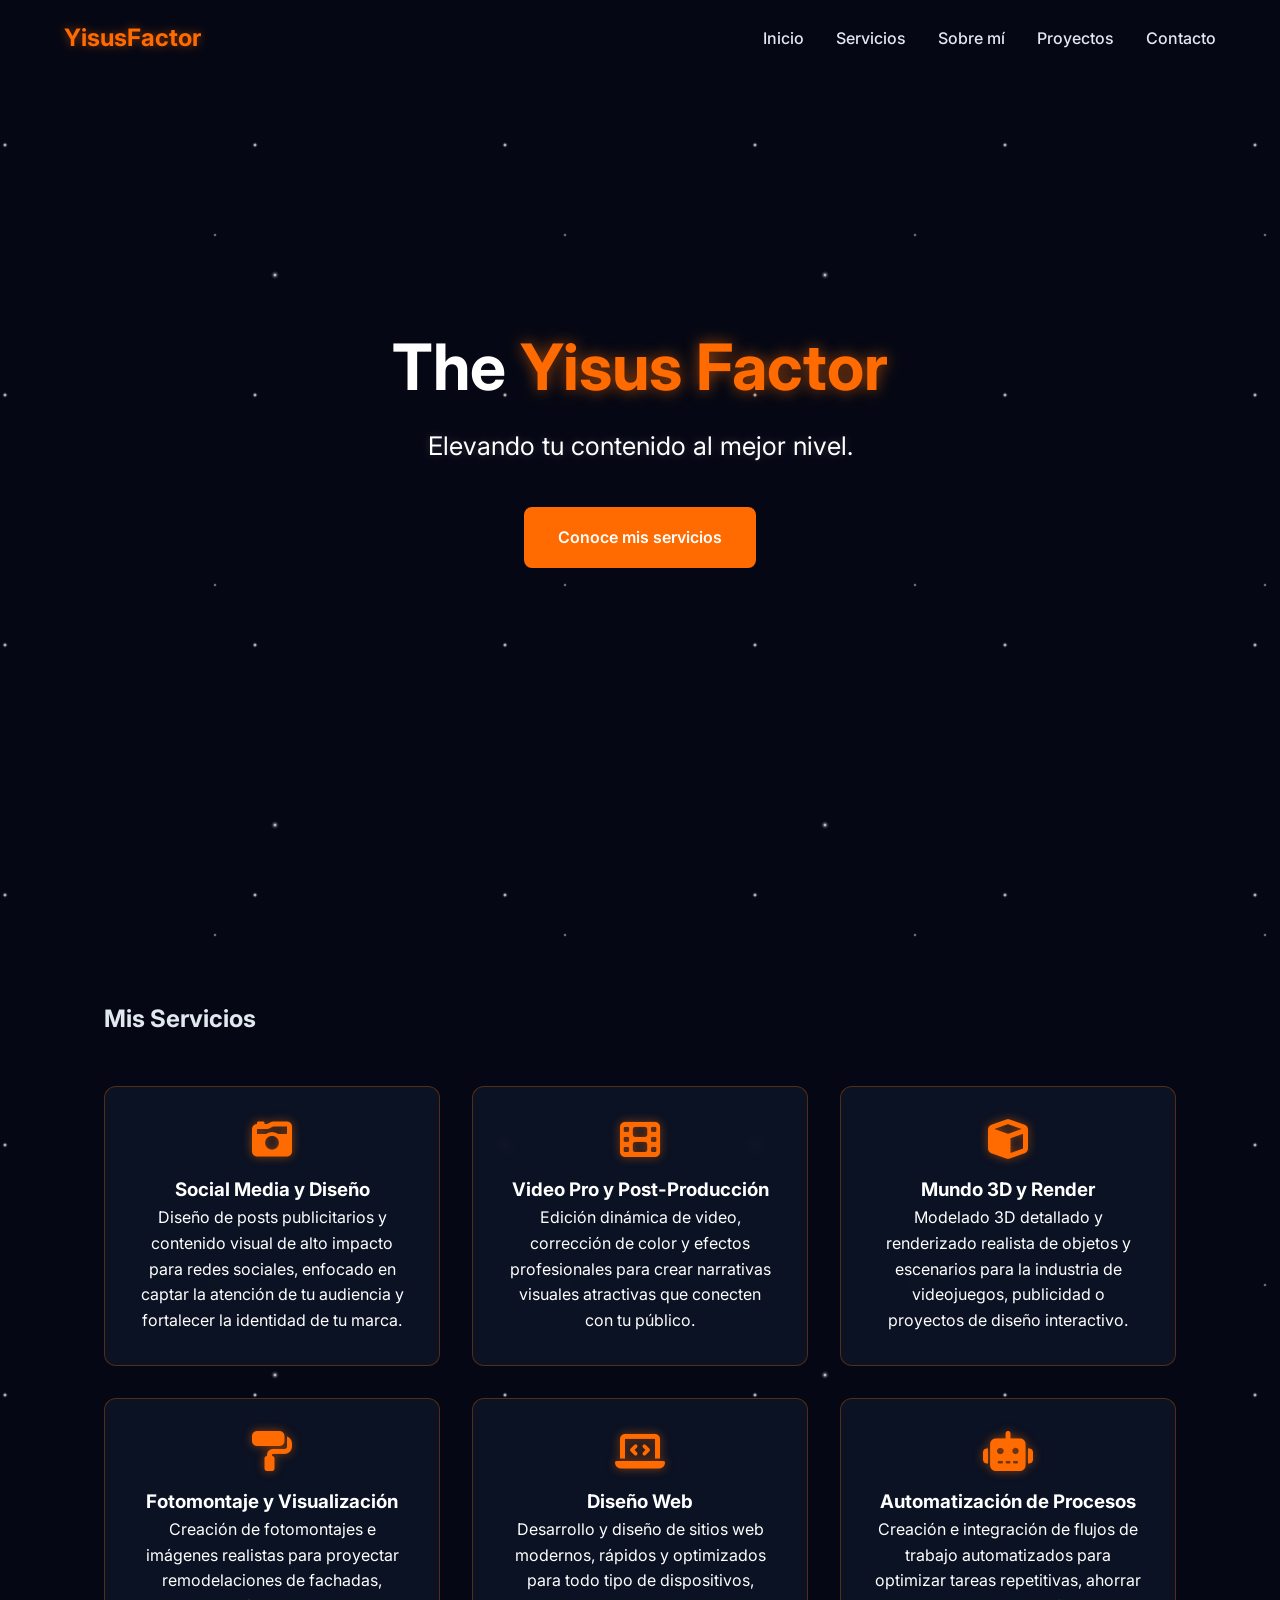
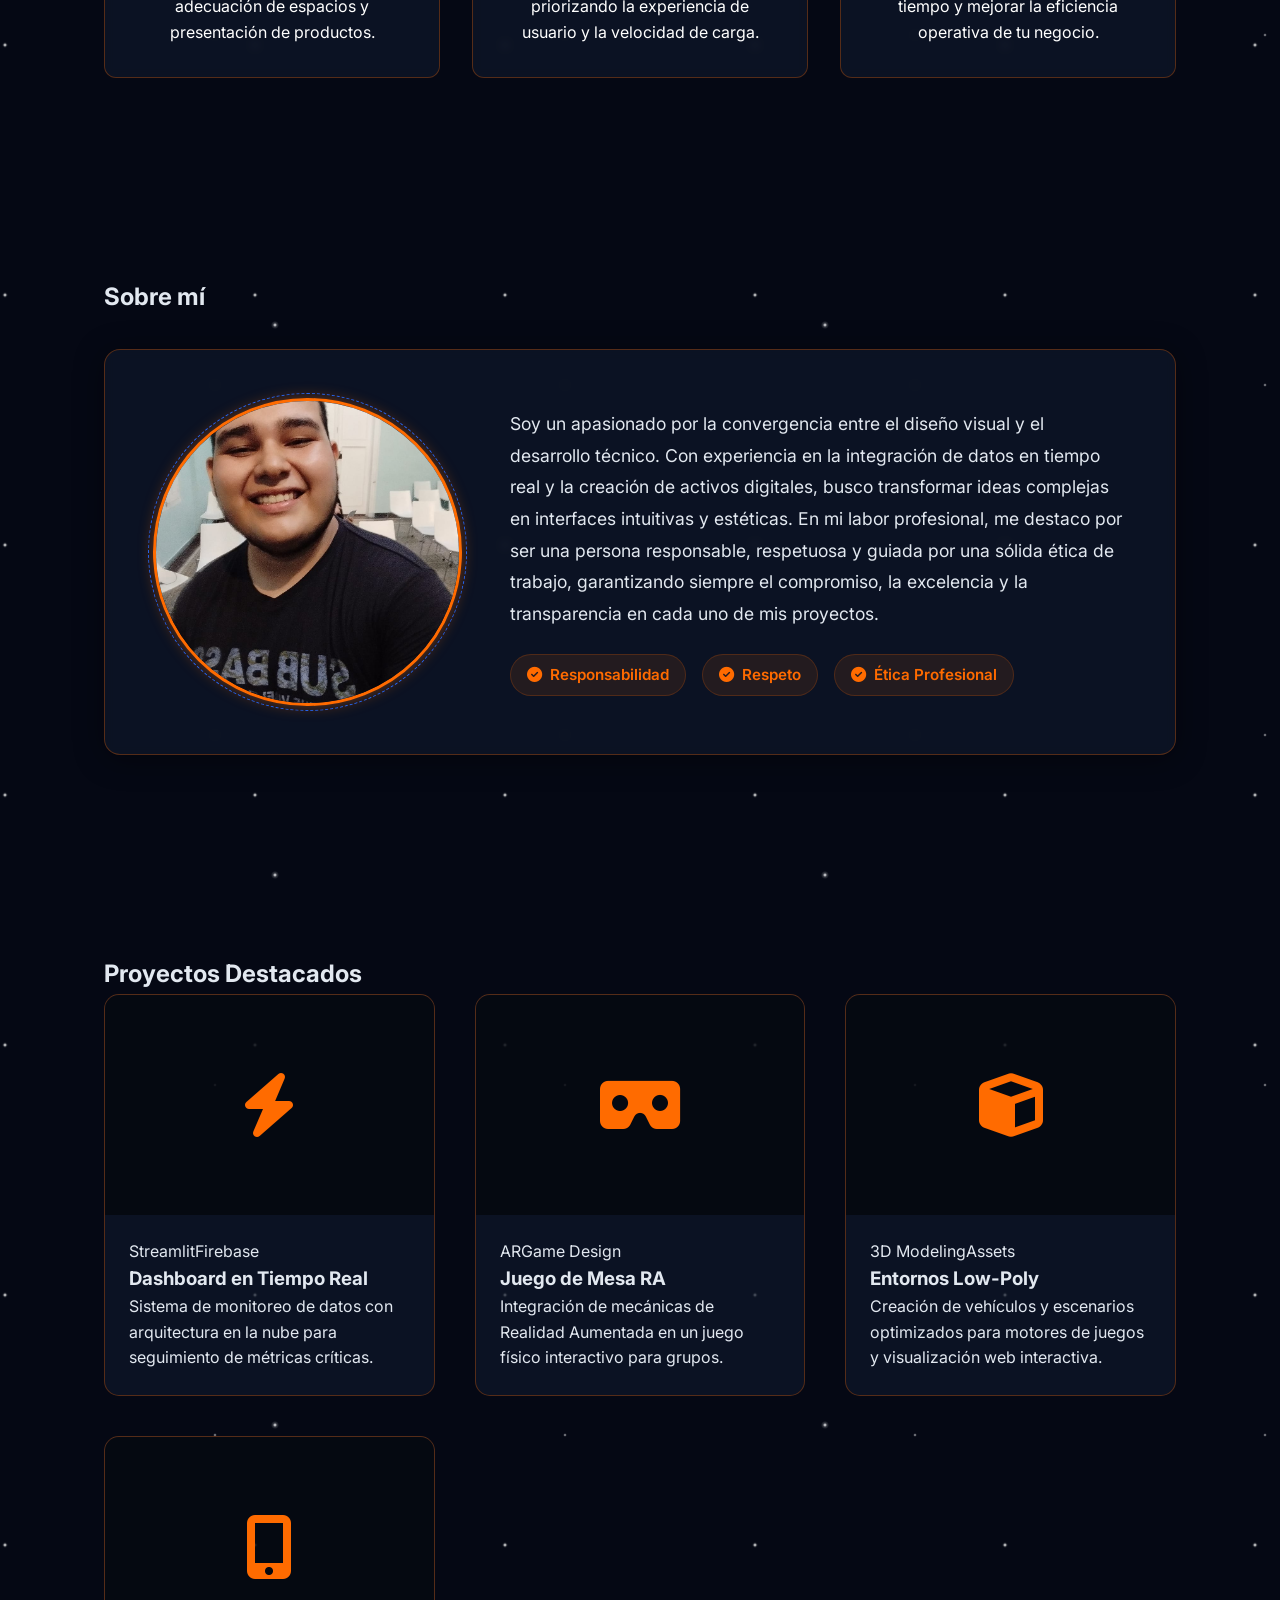
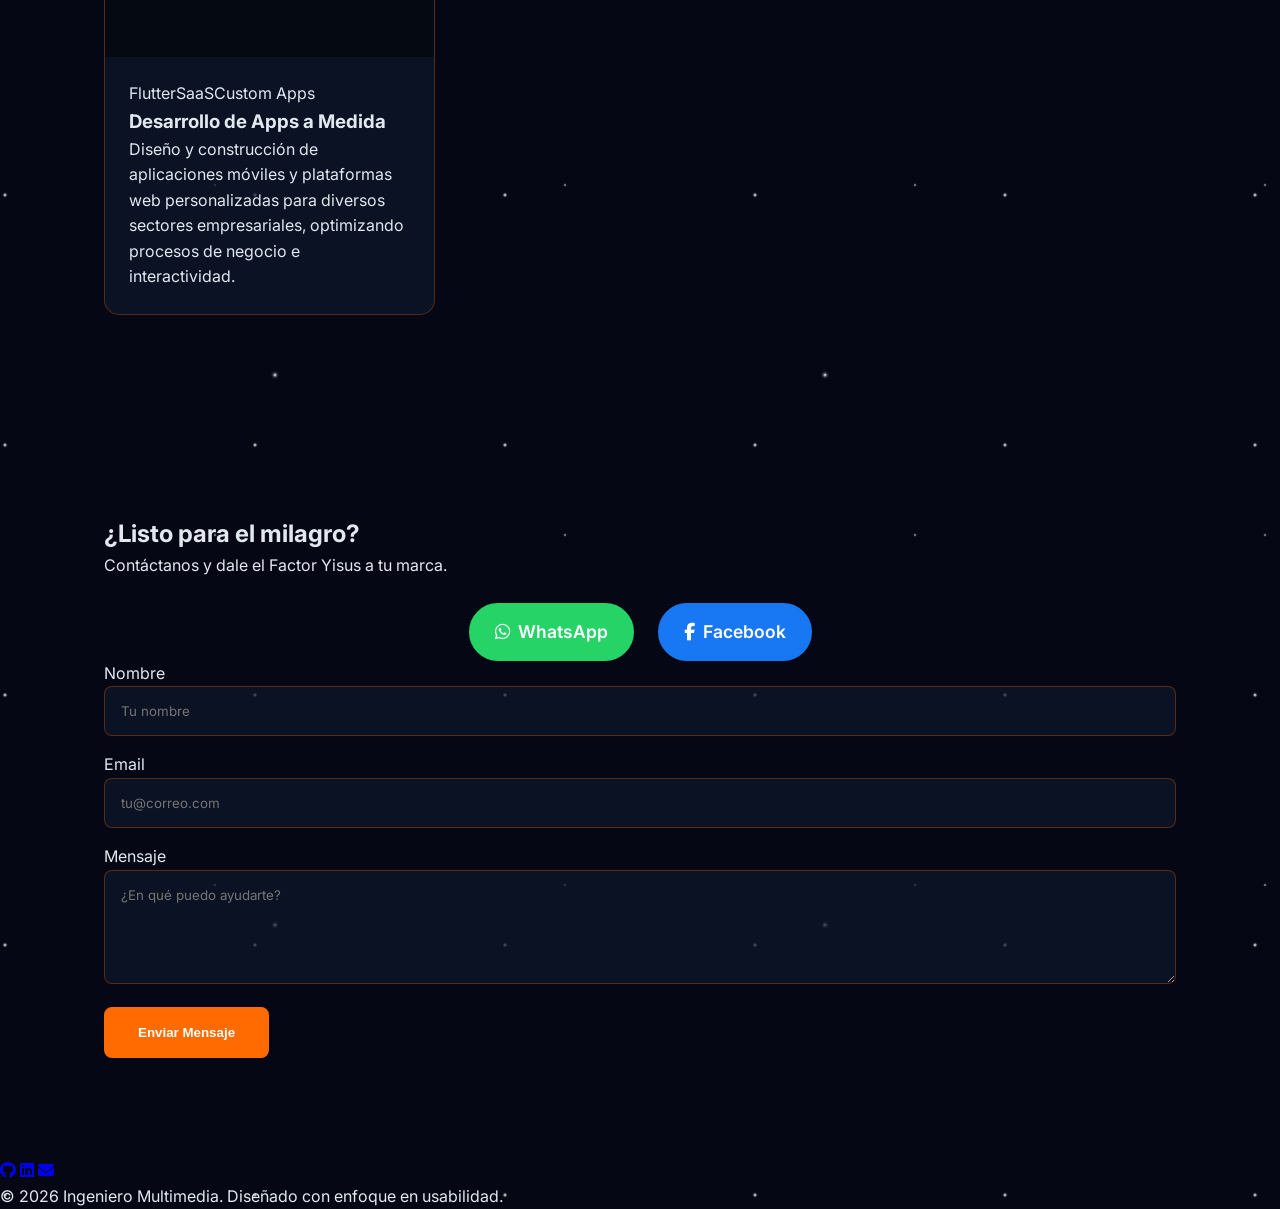
==== commit 9c41d63f: "Merge master into main (resolve conflicts in favor of master)" ====
--- a/index.html
+++ b/index.html
@@ -1,214 +1,214 @@
-<!DOCTYPE html>
-<html lang="es">
-
-<head>
-    <meta charset="UTF-8">
-    <meta name="viewport" content="width=device-width, initial-scale=1.0">
-    <meta name="description" content="Portafolio Profesional - Ingeniero Multimedia y Desarrollador Front-End">
-    <title>Portafolio Profesional | Multimedia Engineer</title>
-
-    <!-- Fuentes y Recursos Externos -->
-    <link rel="preconnect" href="https://fonts.googleapis.com">
-    <link rel="preconnect" href="https://fonts.gstatic.com" crossorigin>
-    <link href="https://fonts.googleapis.com/css2?family=Inter:wght@300;400;600;700&display=swap" rel="stylesheet">
-    <link rel="stylesheet" href="https://cdnjs.cloudflare.com/ajax/libs/font-awesome/6.4.0/css/all.min.css">
-
-    <!-- Vinculación del CSS Externo -->
-    <link rel="stylesheet" href="css/styles.css">
-</head>
-
-<body>
-
-    <!-- Navegación -->
-    <header>
-        <a href="#" class="logo">Yisus<span>Factor</span></a>
-        <nav>
-            <ul class="nav-links">
-                <li><a href="#inicio">Inicio</a></li>
-                <li><a href="#habilidades">Servicios</a></li>
-                <li><a href="#sobre-mi">Sobre mí</a></li>
-                <li><a href="#portafolio">Proyectos</a></li>
-                <li><a href="#contacto">Contacto</a></li>
-            </ul>
-        </nav>
-    </header>
-
-    <!-- Sección Hero -->
-    <section id="inicio" class="hero">
-        <div class="hero-content">
-            <h1>The <span>Yisus Factor</span></h1>
-            <p>Elevando tu contenido al mejor nivel.</p>
-            <a href="#habilidades" class="btn">Conoce mis servicios</a>
-        </div>
-    </section>
-
-    <!-- Servicios -->
-    <section id="habilidades" class="reveal">
-        <div class="section-title">
-            <h2>Mis Servicios</h2>
-        </div>
-        <div class="skills-grid">
-            <div class="skill-card">
-                <i class="fas fa-camera-retro"></i>
-                <h3>Social Media y Diseño</h3>
-                <p>Diseño de posts publicitarios y contenido visual de alto impacto para redes sociales, enfocado en
-                    captar la atención de tu audiencia y fortalecer la identidad de tu marca.</p>
-            </div>
-            <div class="skill-card">
-                <i class="fas fa-film"></i>
-                <h3>Video Pro y Post-Producción</h3>
-                <p>Edición dinámica de video, corrección de color y efectos profesionales para crear narrativas visuales
-                    atractivas que conecten con tu público.</p>
-            </div>
-            <div class="skill-card">
-                <i class="fas fa-cube"></i>
-                <h3>Mundo 3D y Render</h3>
-                <p>Modelado 3D detallado y renderizado realista de objetos y escenarios para la industria de
-                    videojuegos, publicidad o proyectos de diseño interactivo.</p>
-            </div>
-            <div class="skill-card">
-                <i class="fas fa-paint-roller"></i>
-                <h3>Fotomontaje y Visualización</h3>
-                <p>Creación de fotomontajes e imágenes realistas para proyectar remodelaciones de fachadas, adecuación
-                    de espacios y presentación de productos.</p>
-            </div>
-            <div class="skill-card">
-                <i class="fas fa-laptop-code"></i>
-                <h3>Diseño Web</h3>
-                <p>Desarrollo y diseño de sitios web modernos, rápidos y optimizados para todo tipo de dispositivos,
-                    priorizando la experiencia de usuario y la velocidad de carga.</p>
-            </div>
-            <div class="skill-card">
-                <i class="fas fa-robot"></i>
-                <h3>Automatización de Procesos</h3>
-                <p>Creación e integración de flujos de trabajo automatizados para optimizar tareas repetitivas, ahorrar
-                    tiempo y mejorar la eficiencia operativa de tu negocio.</p>
-            </div>
-        </div>
-    </section>
-
-    <!-- Sobre Mí -->
-    <section id="sobre-mi" class="reveal">
-        <div class="section-title">
-            <h2>Sobre mí</h2>
-        </div>
-        <div class="sobre-mi-container">
-            <div class="sobre-mi-img">
-                <img src="imagenes/perfil.jpg" alt="Foto de perfil de Yisus"
-                    onerror="this.src='https://placehold.co/400x400/0f172a/ff6b00?text=Yisus';">
-            </div>
-            <div class="sobre-mi-info">
-                <p>Soy un apasionado por la convergencia entre el diseño visual y el desarrollo técnico. Con experiencia
-                    en
-                    la integración de datos en tiempo real y la creación de activos digitales, busco transformar ideas
-                    complejas en interfaces intuitivas y estéticas. En mi labor profesional, me destaco por ser una
-                    persona
-                    responsable, respetuosa y guiada por una sólida ética de trabajo, garantizando siempre el
-                    compromiso, la
-                    excelencia y la transparencia en cada uno de mis proyectos.</p>
-                <div class="sobre-mi-valores">
-                    <span class="valor-tag"><i class="fas fa-check-circle"></i> Responsabilidad</span>
-                    <span class="valor-tag"><i class="fas fa-check-circle"></i> Respeto</span>
-                    <span class="valor-tag"><i class="fas fa-check-circle"></i> Ética Profesional</span>
-                </div>
-            </div>
-        </div>
-    </section>
-
-    <!-- Proyectos -->
-    <section id="portafolio" class="reveal">
-        <div class="section-title">
-            <h2>Proyectos Destacados</h2>
-        </div>
-        <div class="portfolio-grid">
-            <article class="project-card">
-                <div class="project-img"><i class="fas fa-bolt"></i></div>
-                <div class="project-content">
-                    <span class="tag">Streamlit</span><span class="tag">Firebase</span>
-                    <h3>Dashboard en Tiempo Real</h3>
-                    <p>Sistema de monitoreo de datos con arquitectura en la nube para seguimiento de métricas críticas.
-                    </p>
-                </div>
-            </article>
-
-            <article class="project-card">
-                <div class="project-img"><i class="fas fa-vr-cardboard"></i></div>
-                <div class="project-content">
-                    <span class="tag">AR</span><span class="tag">Game Design</span>
-                    <h3>Juego de Mesa RA</h3>
-                    <p>Integración de mecánicas de Realidad Aumentada en un juego físico interactivo para grupos.</p>
-                </div>
-            </article>
-
-            <article class="project-card">
-                <div class="project-img"><i class="fas fa-cube"></i></div>
-                <div class="project-content">
-                    <span class="tag">3D Modeling</span><span class="tag">Assets</span>
-                    <h3>Entornos Low-Poly</h3>
-                    <p>Creación de vehículos y escenarios optimizados para motores de juegos y visualización web
-                        interactiva.</p>
-                </div>
-            </article>
-
-            <article class="project-card">
-                <div class="project-img"><i class="fas fa-mobile-screen-button"></i></div>
-                <div class="project-content">
-                    <span class="tag">Flutter</span><span class="tag">SaaS</span><span class="tag">Custom Apps</span>
-                    <h3>Desarrollo de Apps a Medida</h3>
-                    <p>Diseño y construcción de aplicaciones móviles y plataformas web personalizadas para diversos
-                        sectores empresariales, optimizando procesos de negocio e interactividad.</p>
-                </div>
-            </article>
-        </div>
-    </section>
-
-    <!-- Contacto -->
-    <section id="contacto" class="reveal">
-        <div class="section-title">
-            <h2>¿Listo para el milagro?</h2>
-            <p>Contáctanos y dale el Factor Yisus a tu marca.</p>
-            <div class="contact-buttons">
-                <a href="https://wa.me/573028333402" class="whatsapp-btn" target="_blank" rel="noopener noreferrer">
-                    <i class="fab fa-whatsapp"></i> WhatsApp
-                </a>
-                <a href="https://www.facebook.com/profile.php?id=61589873860129" class="facebook-btn" target="_blank"
-                    rel="noopener noreferrer">
-                    <i class="fab fa-facebook-f"></i> Facebook
-                </a>
-            </div>
-        </div>
-        <div class="contact-container">
-            <form id="contact-form">
-                <div class="form-group">
-                    <label for="name">Nombre</label>
-                    <input type="text" id="name" name="name" placeholder="Tu nombre" required>
-                </div>
-                <div class="form-group">
-                    <label for="email">Email</label>
-                    <input type="email" id="email" name="email" placeholder="tu@correo.com" required>
-                </div>
-                <div class="form-group">
-                    <label for="message">Mensaje</label>
-                    <textarea id="message" name="message" rows="5" placeholder="¿En qué puedo ayudarte?"
-                        required></textarea>
-                </div>
-                <button type="submit" class="btn">Enviar Mensaje</button>
-            </form>
-        </div>
-    </section>
-
-    <!-- Footer -->
-    <footer>
-        <div class="social-links">
-            <a href="#" aria-label="GitHub"><i class="fab fa-github"></i></a>
-            <a href="#" aria-label="LinkedIn"><i class="fab fa-linkedin"></i></a>
-            <a href="#" aria-label="Email"><i class="fas fa-envelope"></i></a>
-        </div>
-        <p>&copy; 2026 Ingeniero Multimedia. Diseñado con enfoque en usabilidad.</p>
-    </footer>
-
-    <!-- Vinculación del JavaScript Externo -->
-    <script src="java/script.js"></script>
-</body>
-
-</html>
+<!DOCTYPE html>
+<html lang="es">
+
+<head>
+    <meta charset="UTF-8">
+    <meta name="viewport" content="width=device-width, initial-scale=1.0">
+    <meta name="description" content="Portafolio Profesional - Ingeniero Multimedia y Desarrollador Front-End">
+    <title>Portafolio Profesional | Multimedia Engineer</title>
+
+    <!-- Fuentes y Recursos Externos -->
+    <link rel="preconnect" href="https://fonts.googleapis.com">
+    <link rel="preconnect" href="https://fonts.gstatic.com" crossorigin>
+    <link href="https://fonts.googleapis.com/css2?family=Inter:wght@300;400;600;700&display=swap" rel="stylesheet">
+    <link rel="stylesheet" href="https://cdnjs.cloudflare.com/ajax/libs/font-awesome/6.4.0/css/all.min.css">
+
+    <!-- Vinculación del CSS Externo -->
+    <link rel="stylesheet" href="css/styles.css">
+</head>
+
+<body>
+
+    <!-- Navegación -->
+    <header>
+        <a href="#" class="logo">Yisus<span>Factor</span></a>
+        <nav>
+            <ul class="nav-links">
+                <li><a href="#inicio">Inicio</a></li>
+                <li><a href="#habilidades">Servicios</a></li>
+                <li><a href="#sobre-mi">Sobre mí</a></li>
+                <li><a href="#portafolio">Proyectos</a></li>
+                <li><a href="#contacto">Contacto</a></li>
+            </ul>
+        </nav>
+    </header>
+
+    <!-- Sección Hero -->
+    <section id="inicio" class="hero">
+        <div class="hero-content">
+            <h1>The <span>Yisus Factor</span></h1>
+            <p>Elevando tu contenido al mejor nivel.</p>
+            <a href="#habilidades" class="btn">Conoce mis servicios</a>
+        </div>
+    </section>
+
+    <!-- Servicios -->
+    <section id="habilidades" class="reveal">
+        <div class="section-title">
+            <h2>Mis Servicios</h2>
+        </div>
+        <div class="skills-grid">
+            <div class="skill-card">
+                <i class="fas fa-camera-retro"></i>
+                <h3>Social Media y Diseño</h3>
+                <p>Diseño de posts publicitarios y contenido visual de alto impacto para redes sociales, enfocado en
+                    captar la atención de tu audiencia y fortalecer la identidad de tu marca.</p>
+            </div>
+            <div class="skill-card">
+                <i class="fas fa-film"></i>
+                <h3>Video Pro y Post-Producción</h3>
+                <p>Edición dinámica de video, corrección de color y efectos profesionales para crear narrativas visuales
+                    atractivas que conecten con tu público.</p>
+            </div>
+            <div class="skill-card">
+                <i class="fas fa-cube"></i>
+                <h3>Mundo 3D y Render</h3>
+                <p>Modelado 3D detallado y renderizado realista de objetos y escenarios para la industria de
+                    videojuegos, publicidad o proyectos de diseño interactivo.</p>
+            </div>
+            <div class="skill-card">
+                <i class="fas fa-paint-roller"></i>
+                <h3>Fotomontaje y Visualización</h3>
+                <p>Creación de fotomontajes e imágenes realistas para proyectar remodelaciones de fachadas, adecuación
+                    de espacios y presentación de productos.</p>
+            </div>
+            <div class="skill-card">
+                <i class="fas fa-laptop-code"></i>
+                <h3>Diseño Web</h3>
+                <p>Desarrollo y diseño de sitios web modernos, rápidos y optimizados para todo tipo de dispositivos,
+                    priorizando la experiencia de usuario y la velocidad de carga.</p>
+            </div>
+            <div class="skill-card">
+                <i class="fas fa-robot"></i>
+                <h3>Automatización de Procesos</h3>
+                <p>Creación e integración de flujos de trabajo automatizados para optimizar tareas repetitivas, ahorrar
+                    tiempo y mejorar la eficiencia operativa de tu negocio.</p>
+            </div>
+        </div>
+    </section>
+
+    <!-- Sobre Mí -->
+    <section id="sobre-mi" class="reveal">
+        <div class="section-title">
+            <h2>Sobre mí</h2>
+        </div>
+        <div class="sobre-mi-container">
+            <div class="sobre-mi-img">
+                <img src="imagenes/perfil.jpg" alt="Foto de perfil de Yisus"
+                    onerror="this.src='https://placehold.co/400x400/0f172a/ff6b00?text=Yisus';">
+            </div>
+            <div class="sobre-mi-info">
+                <p>Soy un apasionado por la convergencia entre el diseño visual y el desarrollo técnico. Con experiencia
+                    en
+                    la integración de datos en tiempo real y la creación de activos digitales, busco transformar ideas
+                    complejas en interfaces intuitivas y estéticas. En mi labor profesional, me destaco por ser una
+                    persona
+                    responsable, respetuosa y guiada por una sólida ética de trabajo, garantizando siempre el
+                    compromiso, la
+                    excelencia y la transparencia en cada uno de mis proyectos.</p>
+                <div class="sobre-mi-valores">
+                    <span class="valor-tag"><i class="fas fa-check-circle"></i> Responsabilidad</span>
+                    <span class="valor-tag"><i class="fas fa-check-circle"></i> Respeto</span>
+                    <span class="valor-tag"><i class="fas fa-check-circle"></i> Ética Profesional</span>
+                </div>
+            </div>
+        </div>
+    </section>
+
+    <!-- Proyectos -->
+    <section id="portafolio" class="reveal">
+        <div class="section-title">
+            <h2>Proyectos Destacados</h2>
+        </div>
+        <div class="portfolio-grid">
+            <article class="project-card">
+                <div class="project-img"><i class="fas fa-bolt"></i></div>
+                <div class="project-content">
+                    <span class="tag">Streamlit</span><span class="tag">Firebase</span>
+                    <h3>Dashboard en Tiempo Real</h3>
+                    <p>Sistema de monitoreo de datos con arquitectura en la nube para seguimiento de métricas críticas.
+                    </p>
+                </div>
+            </article>
+
+            <article class="project-card">
+                <div class="project-img"><i class="fas fa-vr-cardboard"></i></div>
+                <div class="project-content">
+                    <span class="tag">AR</span><span class="tag">Game Design</span>
+                    <h3>Juego de Mesa RA</h3>
+                    <p>Integración de mecánicas de Realidad Aumentada en un juego físico interactivo para grupos.</p>
+                </div>
+            </article>
+
+            <article class="project-card">
+                <div class="project-img"><i class="fas fa-cube"></i></div>
+                <div class="project-content">
+                    <span class="tag">3D Modeling</span><span class="tag">Assets</span>
+                    <h3>Entornos Low-Poly</h3>
+                    <p>Creación de vehículos y escenarios optimizados para motores de juegos y visualización web
+                        interactiva.</p>
+                </div>
+            </article>
+
+            <article class="project-card">
+                <div class="project-img"><i class="fas fa-mobile-screen-button"></i></div>
+                <div class="project-content">
+                    <span class="tag">Flutter</span><span class="tag">SaaS</span><span class="tag">Custom Apps</span>
+                    <h3>Desarrollo de Apps a Medida</h3>
+                    <p>Diseño y construcción de aplicaciones móviles y plataformas web personalizadas para diversos
+                        sectores empresariales, optimizando procesos de negocio e interactividad.</p>
+                </div>
+            </article>
+        </div>
+    </section>
+
+    <!-- Contacto -->
+    <section id="contacto" class="reveal">
+        <div class="section-title">
+            <h2>¿Listo para el milagro?</h2>
+            <p>Contáctanos y dale el Factor Yisus a tu marca.</p>
+            <div class="contact-buttons">
+                <a href="https://wa.me/573028333402" class="whatsapp-btn" target="_blank" rel="noopener noreferrer">
+                    <i class="fab fa-whatsapp"></i> WhatsApp
+                </a>
+                <a href="https://www.facebook.com/profile.php?id=61589873860129" class="facebook-btn" target="_blank"
+                    rel="noopener noreferrer">
+                    <i class="fab fa-facebook-f"></i> Facebook
+                </a>
+            </div>
+        </div>
+        <div class="contact-container">
+            <form id="contact-form">
+                <div class="form-group">
+                    <label for="name">Nombre</label>
+                    <input type="text" id="name" name="name" placeholder="Tu nombre" required>
+                </div>
+                <div class="form-group">
+                    <label for="email">Email</label>
+                    <input type="email" id="email" name="email" placeholder="tu@correo.com" required>
+                </div>
+                <div class="form-group">
+                    <label for="message">Mensaje</label>
+                    <textarea id="message" name="message" rows="5" placeholder="¿En qué puedo ayudarte?"
+                        required></textarea>
+                </div>
+                <button type="submit" class="btn">Enviar Mensaje</button>
+            </form>
+        </div>
+    </section>
+
+    <!-- Footer -->
+    <footer>
+        <div class="social-links">
+            <a href="#" aria-label="GitHub"><i class="fab fa-github"></i></a>
+            <a href="#" aria-label="LinkedIn"><i class="fab fa-linkedin"></i></a>
+            <a href="#" aria-label="Email"><i class="fas fa-envelope"></i></a>
+        </div>
+        <p>&copy; 2026 Ingeniero Multimedia. Diseñado con enfoque en usabilidad.</p>
+    </footer>
+
+    <!-- Vinculación del JavaScript Externo -->
+    <script src="java/script.js"></script>
+</body>
+
+</html>
--- a/css/styles.css
+++ b/css/styles.css
@@ -1,183 +1,445 @@
-/* --- Variables y Reset --- */
-:root {
-    --primary: #2563eb;
-    /* Azul Principal */
-    --accent: #f97316;
-    /* Naranja de Acento */
-    --dark: #0f172a;
-    /* Fondo Oscuro / Texto */
-    --light: #f8fafc;
-    /* Fondo Claro */
-    --gray: #64748b;
-    /* Texto secundario */
-    --white: #ffffff;
-    --shadow: 0 4px 6px -1px rgb(0 0 0 / 0.1), 0 2px 4px -2px rgb(0 0 0 / 0.1);
-    --transition: all 0.3s cubic-bezier(0.4, 0, 0.2, 1);
-}
-
-* {
-    margin: 0;
-    padding: 0;
-    box-sizing: border-box;
-}
-
-body {
-    font-family: 'Inter', sans-serif;
-    background-color: var(--light);
-    color: var(--dark);
-    line-height: 1.6;
-    overflow-x: hidden;
-}
-
-/* --- Navegación --- */
-header {
-    position: fixed;
-    width: 100%;
-    top: 0;
-    padding: 1.2rem 5%;
-    display: flex;
-    justify-content: space-between;
-    align-items: center;
-    z-index: 1000;
-    transition: var(--transition);
-}
-
-header.scrolled {
-    background: rgba(255, 255, 255, 0.9);
-    backdrop-filter: blur(10px);
-    padding: 0.8rem 5%;
-    box-shadow: var(--shadow);
-}
-
-.logo {
-    font-size: 1.5rem;
-    font-weight: 700;
-    color: var(--primary);
-    text-decoration: none;
-}
-
-.nav-links {
-    display: flex;
-    list-style: none;
-    gap: 2rem;
-}
-
-.nav-links a {
-    text-decoration: none;
-    color: var(--dark);
-    font-weight: 500;
-    transition: var(--transition);
-}
-
-.nav-links a:hover {
-    color: var(--primary);
-}
-
-/* --- Secciones --- */
-section {
-    padding: 100px 5%;
-    max-width: 1200px;
-    margin: 0 auto;
-}
-
-.hero {
-    height: 100vh;
-    display: flex;
-    align-items: center;
-    justify-content: center;
-    text-align: center;
-    background: radial-gradient(circle at top right, #eff6ff, transparent),
-        radial-gradient(circle at bottom left, #fff7ed, transparent);
-    max-width: 100%;
-}
-
-.hero h1 {
-    font-size: clamp(2.5rem, 8vw, 4rem);
-    margin-bottom: 1.5rem;
-    line-height: 1.1;
-}
-
-.hero span {
-    color: var(--primary);
-}
-
-/* --- Habilidades (Grid) --- */
-.skills-grid {
-    display: grid;
-    grid-template-columns: repeat(auto-fit, minmax(250px, 1fr));
-    gap: 2rem;
-    margin-top: 3rem;
-}
-
-.skill-card {
-    background: var(--white);
-    padding: 2rem;
-    border-radius: 12px;
-    box-shadow: var(--shadow);
-    transition: var(--transition);
-    text-align: center;
-}
-
-.skill-card:hover {
-    transform: translateY(-10px);
-    border-bottom: 4px solid var(--accent);
-}
-
-.skill-card i {
-    font-size: 2.5rem;
-    color: var(--primary);
-    margin-bottom: 1rem;
-}
-
-/* --- Portafolio --- */
-.portfolio-grid {
-    display: grid;
-    grid-template-columns: repeat(auto-fit, minmax(320px, 1fr));
-    gap: 2.5rem;
-}
-
-.project-card {
-    background: var(--white);
-    border-radius: 15px;
-    overflow: hidden;
-    box-shadow: var(--shadow);
-}
-
-.project-img {
-    width: 100%;
-    height: 220px;
-    background-color: #e2e8f0;
-    display: flex;
-    align-items: center;
-    justify-content: center;
-    font-size: 4rem;
-    color: var(--gray);
-}
-
-.project-content {
-    padding: 1.5rem;
-}
-
-/* --- Animaciones de Entrada --- */
-.reveal {
-    opacity: 0;
-    transform: translateY(30px);
-    transition: all 0.8s ease-out;
-}
-
-.reveal.active {
-    opacity: 1;
-    transform: translateY(0);
-}
-
-/* --- Responsive --- */
-@media (max-width: 768px) {
-    .nav-links {
-        display: none;
-    }
-
-    /* Aquí se activaría un menú hamburguesa */
-    section {
-        padding: 60px 5%;
-    }
-}+/* --- Variables y Reset --- */
+:root {
+    --primary: #ff6b00;
+    /* Naranja Principal / Resplandor */
+    --accent: #2563eb;
+    /* Azul de Acento */
+    --bg-dark: #050814;
+    /* Fondo Espacial */
+    --text-light: #e2e8f0;
+    /* Texto Claro */
+    --card-bg: rgba(15, 23, 42, 0.7);
+    /* Fondo de tarjetas */
+    --card-border: rgba(255, 107, 0, 0.3);
+    --shadow-glow: 0 0 15px rgba(255, 107, 0, 0.4);
+    --transition: all 0.3s cubic-bezier(0.4, 0, 0.2, 1);
+}
+
+* {
+    margin: 0;
+    padding: 0;
+    box-sizing: border-box;
+}
+
+body {
+    font-family: 'Inter', sans-serif;
+    background-color: var(--bg-dark);
+    background-image:
+        radial-gradient(white, rgba(255, 255, 255, .2) 2px, transparent 4px),
+        radial-gradient(white, rgba(255, 255, 255, .15) 1px, transparent 2px),
+        radial-gradient(white, rgba(255, 255, 255, .1) 2px, transparent 3px);
+    background-size: 550px 550px, 350px 350px, 250px 250px;
+    background-position: 0 0, 40px 60px, 130px 270px;
+    color: var(--text-light);
+    line-height: 1.6;
+    overflow-x: hidden;
+}
+
+/* --- Navegación --- */
+header {
+    position: fixed;
+    width: 100%;
+    top: 0;
+    padding: 1.2rem 5%;
+    display: flex;
+    justify-content: space-between;
+    align-items: center;
+    z-index: 1000;
+    transition: var(--transition);
+}
+
+header.scrolled {
+    background: rgba(5, 8, 20, 0.9);
+    backdrop-filter: blur(10px);
+    padding: 0.8rem 5%;
+    border-bottom: 1px solid rgba(255, 255, 255, 0.1);
+}
+
+.logo {
+    font-size: 1.5rem;
+    font-weight: 700;
+    color: var(--primary);
+    text-decoration: none;
+    text-shadow: 0 0 10px rgba(255, 107, 0, 0.5);
+}
+
+.nav-links {
+    display: flex;
+    list-style: none;
+    gap: 2rem;
+}
+
+.nav-links a {
+    text-decoration: none;
+    color: var(--text-light);
+    font-weight: 500;
+    transition: var(--transition);
+}
+
+.nav-links a:hover {
+    color: var(--primary);
+    text-shadow: 0 0 8px rgba(255, 107, 0, 0.6);
+}
+
+/* --- Secciones --- */
+section {
+    padding: 100px 5%;
+    max-width: 1200px;
+    margin: 0 auto;
+}
+
+.hero {
+    height: 100vh;
+    display: flex;
+    align-items: center;
+    justify-content: center;
+    text-align: center;
+    max-width: 100%;
+}
+
+.hero h1 {
+    font-size: clamp(2.5rem, 8vw, 4rem);
+    margin-bottom: 1.5rem;
+    line-height: 1.1;
+    color: #ffffff;
+}
+
+.hero span {
+    color: var(--primary);
+    text-shadow: 0 0 15px rgba(255, 107, 0, 0.6);
+}
+
+.hero p {
+    font-size: clamp(1.2rem, 4vw, 1.6rem);
+    margin-bottom: 2.5rem;
+    color: #ffffff;
+    text-shadow: 0 0 10px rgba(255, 255, 255, 0.2);
+    max-width: 700px;
+    margin-left: auto;
+    margin-right: auto;
+}
+
+/* --- Habilidades (Grid) --- */
+.skills-grid {
+    display: grid;
+    grid-template-columns: repeat(auto-fit, minmax(250px, 1fr));
+    gap: 2rem;
+    margin-top: 3rem;
+}
+
+.skill-card {
+    background: var(--card-bg);
+    backdrop-filter: blur(5px);
+    padding: 2rem;
+    border-radius: 12px;
+    border: 1px solid var(--card-border);
+    transition: var(--transition);
+    text-align: center;
+    color: #ffffff;
+}
+
+.skill-card:hover {
+    transform: translateY(-10px);
+    border-color: var(--primary);
+    box-shadow: var(--shadow-glow);
+}
+
+.skill-card i {
+    font-size: 2.5rem;
+    color: var(--primary);
+    margin-bottom: 1rem;
+    text-shadow: 0 0 10px rgba(255, 107, 0, 0.5);
+}
+
+/* --- Portafolio --- */
+.portfolio-grid {
+    display: grid;
+    grid-template-columns: repeat(auto-fit, minmax(320px, 1fr));
+    gap: 2.5rem;
+}
+
+.project-card {
+    background: var(--card-bg);
+    border-radius: 15px;
+    overflow: hidden;
+    border: 1px solid var(--card-border);
+    transition: var(--transition);
+}
+
+.project-card:hover {
+    box-shadow: var(--shadow-glow);
+}
+
+.project-img {
+    width: 100%;
+    height: 220px;
+    background-color: rgba(0, 0, 0, 0.5);
+    display: flex;
+    align-items: center;
+    justify-content: center;
+    font-size: 4rem;
+    color: var(--primary);
+}
+
+.project-content {
+    padding: 1.5rem;
+    color: var(--text-light);
+}
+
+/* --- Formulario y Botones --- */
+input,
+textarea {
+    width: 100%;
+    padding: 1rem;
+    background: rgba(15, 23, 42, 0.7);
+    border: 1px solid var(--card-border);
+    border-radius: 8px;
+    color: var(--text-light);
+    margin-bottom: 1rem;
+    font-family: inherit;
+    transition: var(--transition);
+}
+
+input:focus,
+textarea:focus {
+    outline: none;
+    border-color: var(--primary);
+    box-shadow: 0 0 10px rgba(255, 107, 0, 0.3);
+}
+
+.btn {
+    display: inline-block;
+    padding: 1rem 2rem;
+    background: var(--primary);
+    color: #ffffff;
+    text-decoration: none;
+    border-radius: 8px;
+    font-weight: 600;
+    transition: var(--transition);
+    border: 2px solid var(--primary);
+    cursor: pointer;
+}
+
+.btn:hover {
+    background: transparent;
+    color: var(--primary);
+    box-shadow: var(--shadow-glow);
+}
+
+.contact-buttons {
+    display: flex;
+    justify-content: center;
+    align-items: center;
+    gap: 1.5rem;
+    flex-wrap: wrap;
+    margin-top: 1.5rem;
+}
+
+.whatsapp-btn {
+    display: inline-flex;
+    align-items: center;
+    gap: 0.5rem;
+    padding: 0.8rem 1.5rem;
+    background: #25D366;
+    color: #ffffff;
+    text-decoration: none;
+    border-radius: 50px;
+    font-weight: 600;
+    font-size: 1.1rem;
+    border: 2px solid #25D366;
+    transition: var(--transition);
+}
+
+.whatsapp-btn:hover {
+    background: transparent;
+    color: #25D366;
+    box-shadow: 0 0 15px rgba(37, 211, 102, 0.4);
+}
+
+.facebook-btn {
+    display: inline-flex;
+    align-items: center;
+    gap: 0.5rem;
+    padding: 0.8rem 1.5rem;
+    background: #1877F2;
+    color: #ffffff;
+    text-decoration: none;
+    border-radius: 50px;
+    font-weight: 600;
+    font-size: 1.1rem;
+    border: 2px solid #1877F2;
+    transition: var(--transition);
+}
+
+.facebook-btn:hover {
+    background: transparent;
+    color: #1877F2;
+    box-shadow: 0 0 15px rgba(24, 119, 242, 0.4);
+}
+
+/* --- Animaciones de Entrada --- */
+.reveal {
+    opacity: 0;
+    transform: translateY(30px);
+    transition: all 0.8s ease-out;
+}
+
+.reveal.active {
+    opacity: 1;
+    transform: translateY(0);
+}
+
+/* --- Responsive --- */
+@media (max-width: 768px) {
+    .nav-links {
+        display: none;
+    }
+
+    /* Aquí se activaría un menú hamburguesa */
+    section {
+        padding: 60px 5%;
+    }
+}
+
+/* --- Efecto de Partículas en el Cursor --- */
+.cursor-particle {
+    position: fixed;
+    pointer-events: none;
+    /* No interfiere con clics */
+    border-radius: 50%;
+    z-index: 9999;
+    animation: particleFade 0.8s cubic-bezier(0.25, 0.46, 0.45, 0.94) forwards;
+}
+
+@keyframes particleFade {
+    0% {
+        opacity: 1;
+        transform: translate(0, 0) scale(1);
+    }
+
+    100% {
+        opacity: 0;
+        transform: translate(var(--x), var(--y)) scale(0.2);
+    }
+}
+
+/* --- Sobre Mí (Nueva Distribución) --- */
+.sobre-mi-container {
+    display: flex;
+    align-items: center;
+    gap: 3rem;
+    margin-top: 2rem;
+    background: var(--card-bg);
+    backdrop-filter: blur(5px);
+    border: 1px solid var(--card-border);
+    border-radius: 16px;
+    padding: 3rem;
+    box-shadow: 0 4px 30px rgba(0, 0, 0, 0.4);
+}
+
+.sobre-mi-img {
+    flex: 1;
+    max-width: 320px;
+    position: relative;
+}
+
+.sobre-mi-img img {
+    display: block;
+    width: 100%;
+    aspect-ratio: 1 / 1;
+    object-fit: cover;
+    border-radius: 50%;
+    border: 3px solid var(--primary);
+    box-shadow: var(--shadow-glow);
+    transition: var(--transition);
+}
+
+.sobre-mi-img::after {
+    content: '';
+    position: absolute;
+    top: -5px;
+    left: -5px;
+    right: -5px;
+    bottom: -5px;
+    border-radius: 50%;
+    border: 1px dashed var(--accent);
+    animation: rotate 20s linear infinite;
+    pointer-events: none;
+}
+
+@keyframes rotate {
+    from {
+        transform: rotate(0deg);
+    }
+
+    to {
+        transform: rotate(360deg);
+    }
+}
+
+.sobre-mi-img img:hover {
+    transform: scale(1.03);
+    box-shadow: 0 0 25px rgba(255, 107, 0, 0.6);
+}
+
+.sobre-mi-info {
+    flex: 2;
+    display: flex;
+    flex-direction: column;
+    gap: 1.5rem;
+}
+
+.sobre-mi-info p {
+    font-size: 1.1rem;
+    line-height: 1.8;
+    color: var(--text-light);
+}
+
+.sobre-mi-valores {
+    display: flex;
+    flex-wrap: wrap;
+    gap: 1rem;
+}
+
+.valor-tag {
+    display: inline-flex;
+    align-items: center;
+    gap: 0.5rem;
+    background: rgba(255, 107, 0, 0.1);
+    border: 1px solid rgba(255, 107, 0, 0.2);
+    padding: 0.5rem 1rem;
+    border-radius: 50px;
+    font-size: 0.95rem;
+    font-weight: 600;
+    color: var(--primary);
+    transition: var(--transition);
+}
+
+.valor-tag i {
+    color: var(--primary);
+}
+
+.valor-tag:hover {
+    background: rgba(255, 107, 0, 0.2);
+    border-color: var(--primary);
+    box-shadow: 0 0 10px rgba(255, 107, 0, 0.3);
+}
+
+/* Responsivo para Sobre Mí */
+@media (max-width: 900px) {
+    .sobre-mi-container {
+        flex-direction: column;
+        text-align: center;
+        padding: 2rem;
+        gap: 2rem;
+    }
+
+    .sobre-mi-img {
+        max-width: 240px;
+        margin: 0 auto;
+    }
+
+    .sobre-mi-valores {
+        justify-content: center;
+    }
+}
